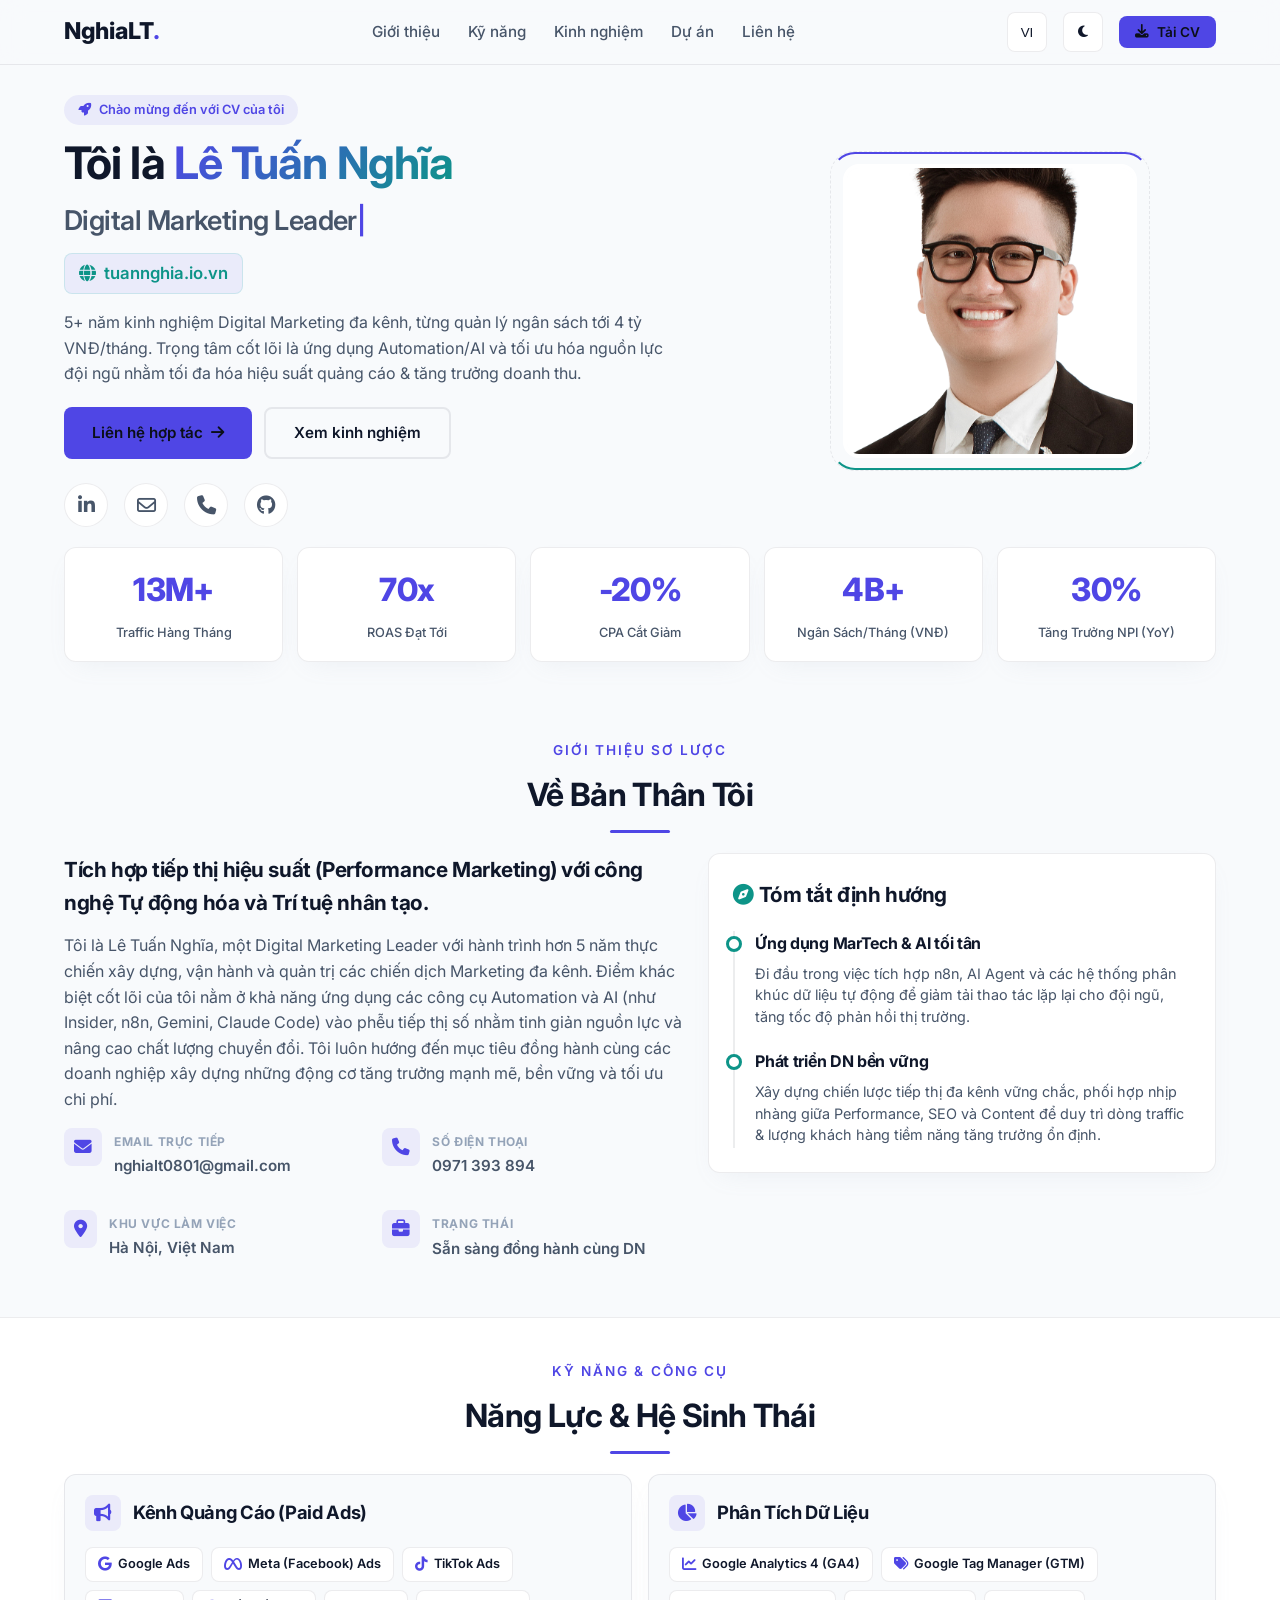
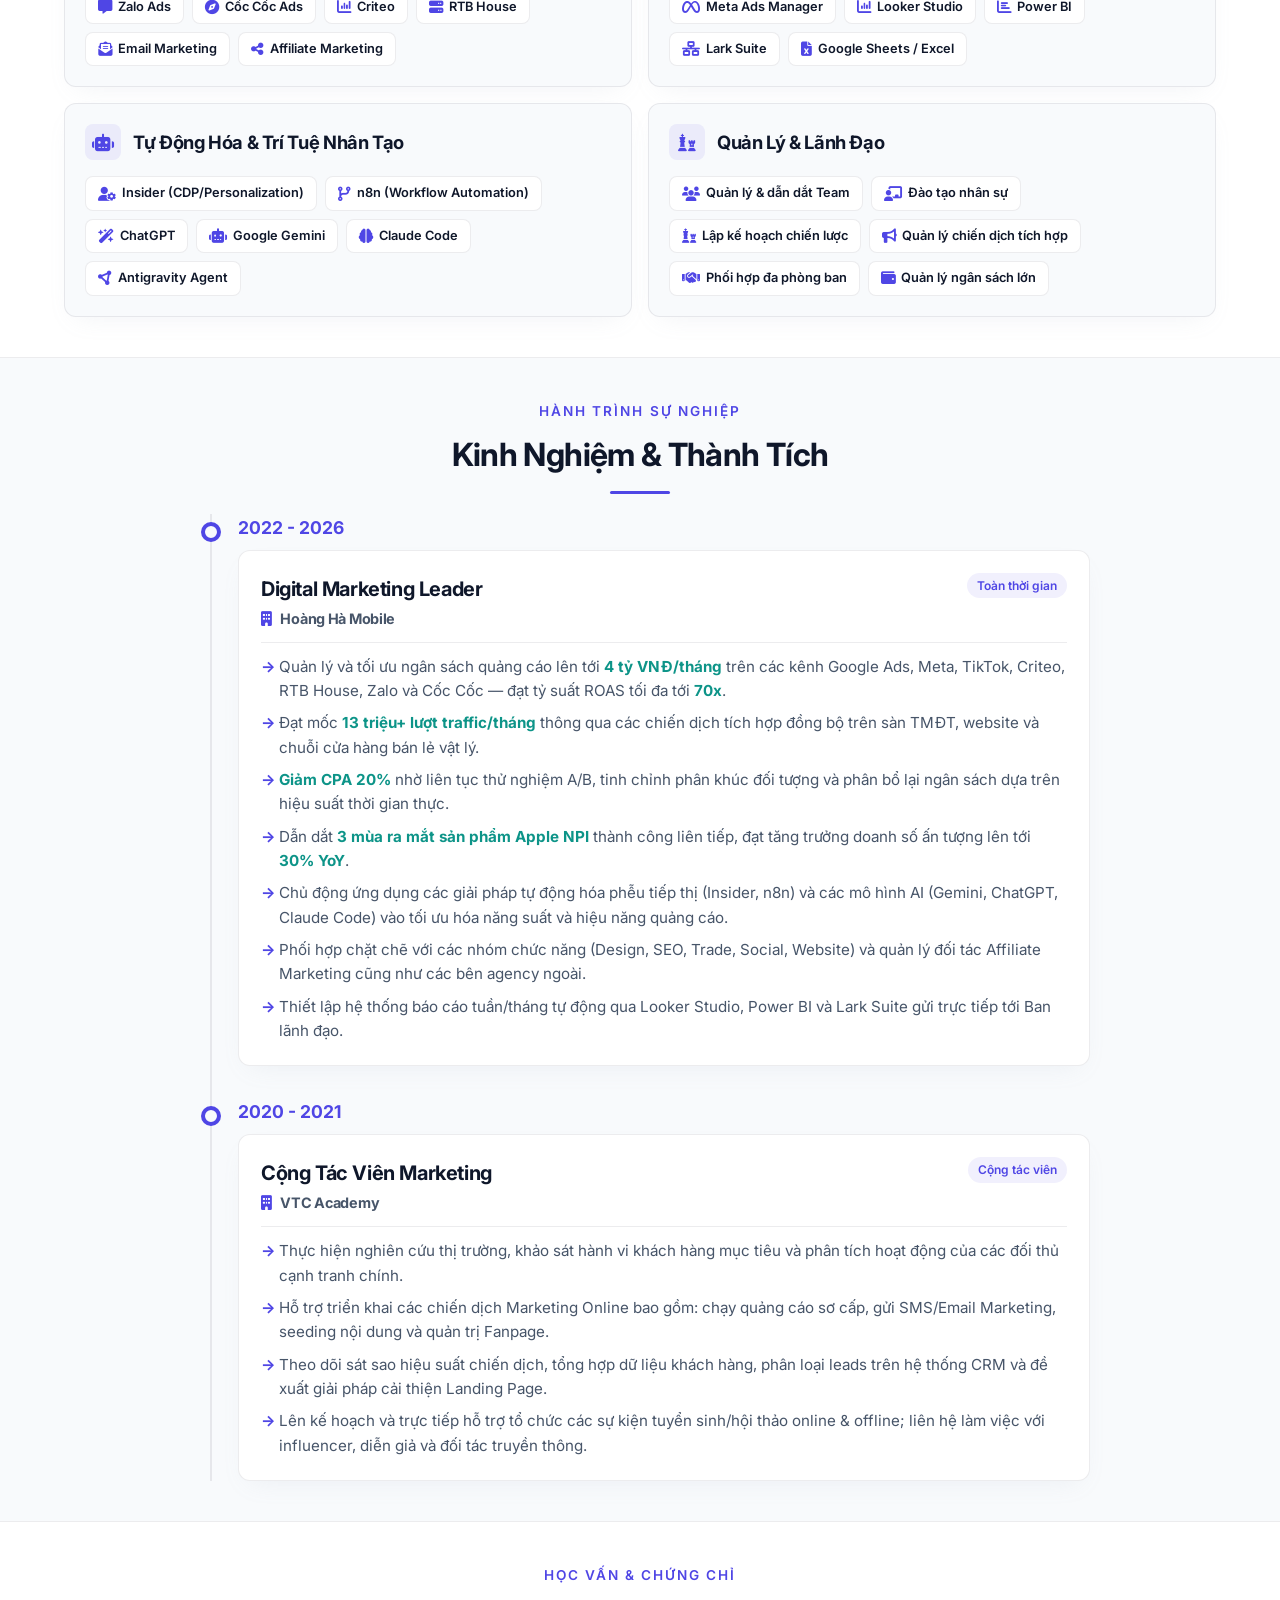
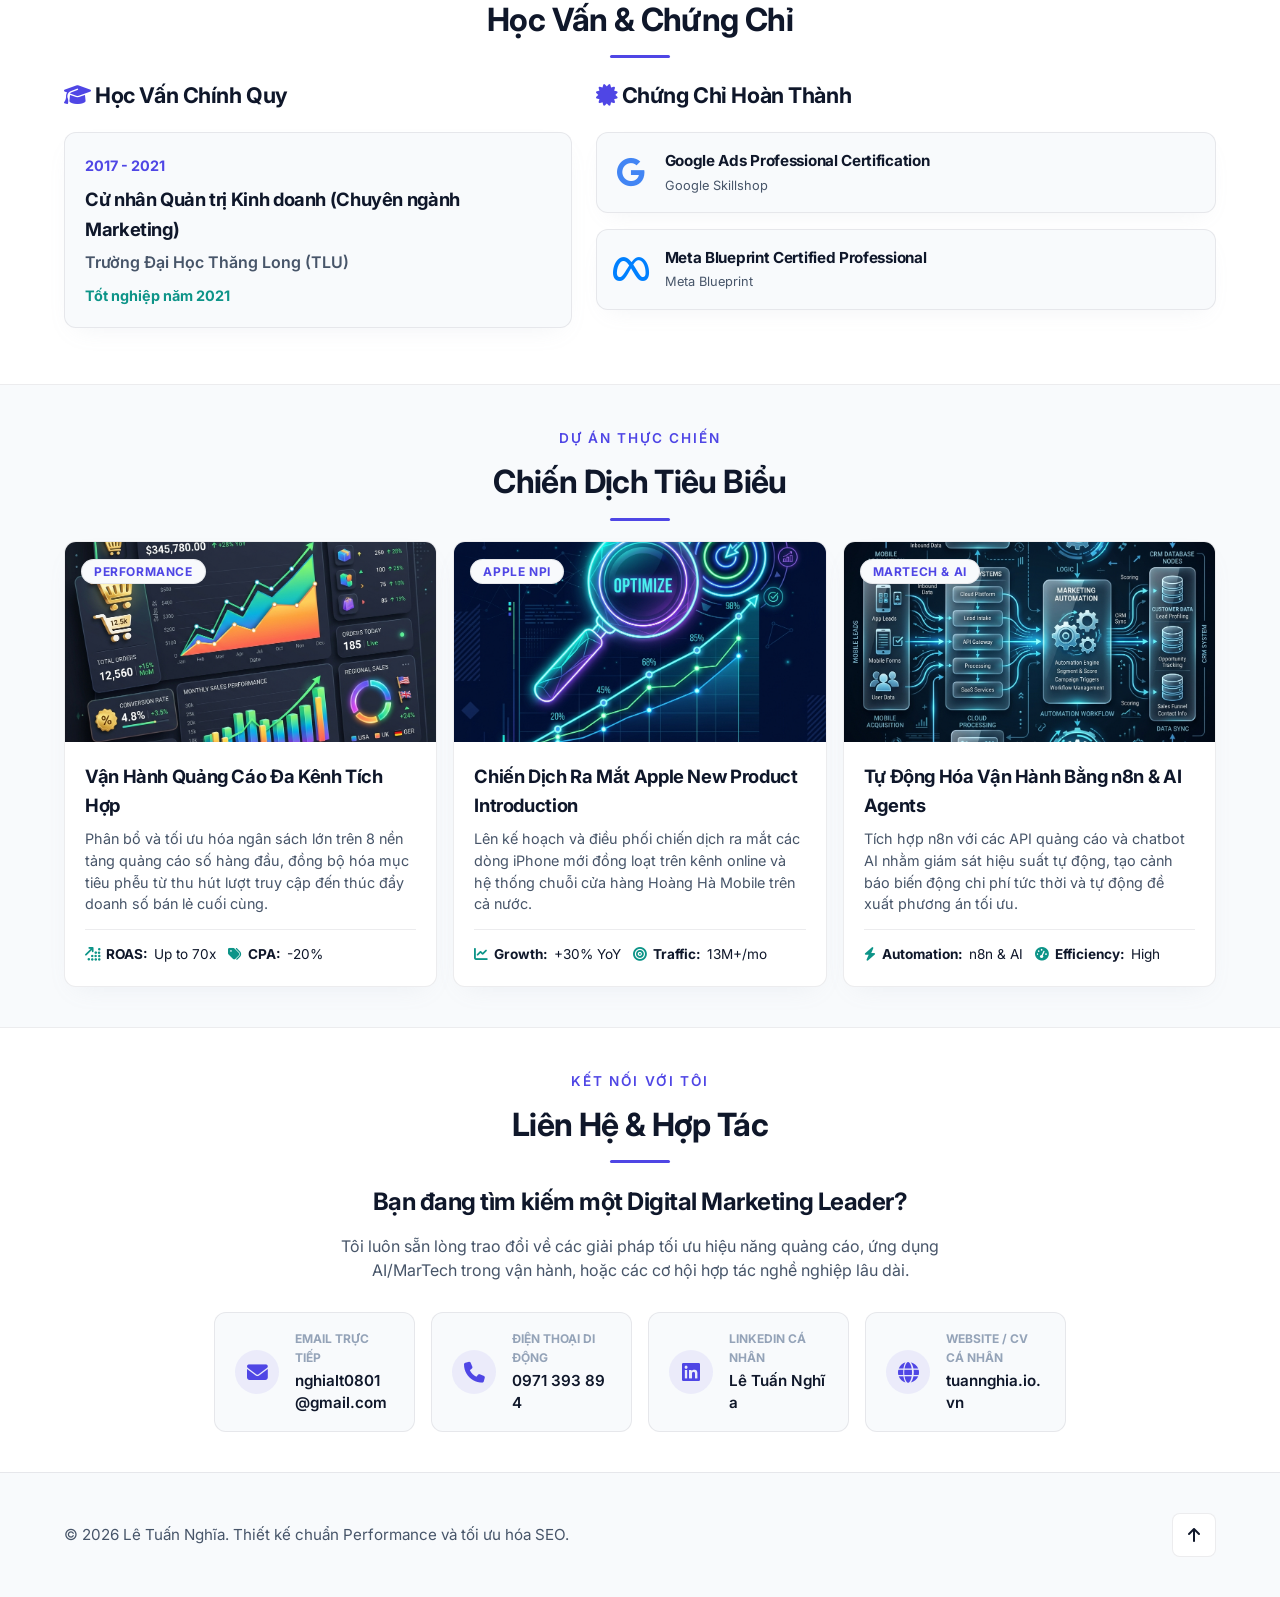
==== CV/index.html @ 0e5a1378 "Add files via upload" ====
<!DOCTYPE html>
<html lang="vi" data-theme="dark">
<head>
    <meta charset="UTF-8">
    <meta name="viewport" content="width=device-width, initial-scale=1.0">
    <title>Lê Tuấn Nghĩa | Digital Marketing Leader CV</title>
    <!-- Google Fonts -->
    <link rel="preconnect" href="https://fonts.googleapis.com">
    <link rel="preconnect" href="https://fonts.gstatic.com" crossorigin>
    <link href="https://fonts.googleapis.com/css2?family=Inter:wght@300;400;500;600;700;800&display=swap" rel="stylesheet">
    <!-- FontAwesome Icons -->
    <link rel="stylesheet" href="https://cdnjs.cloudflare.com/ajax/libs/font-awesome/6.4.0/css/all.min.css">
    <!-- Custom CSS -->
    <link rel="stylesheet" href="css/style.css">
</head>
<body>
    <!-- Navbar -->
    <header class="navbar">
        <div class="nav-container">
            <a href="#" class="logo">
                NghiaLT<span class="dot">.</span>
            </a>
            
            <nav class="nav-menu">
                <a href="#about" class="nav-link active" data-en="About" data-vi="Giới thiệu">Giới thiệu</a>
                <a href="#skills" class="nav-link" data-en="Skills" data-vi="Kỹ năng">Kỹ năng</a>
                <a href="#experience" class="nav-link" data-en="Experience" data-vi="Kinh nghiệm">Kinh nghiệm</a>
                <a href="#projects" class="nav-link" data-en="Projects" data-vi="Dự án">Dự án</a>
                <a href="#contact" class="nav-link" data-en="Contact" data-vi="Liên hệ">Liên hệ</a>
            </nav>

            <div class="nav-actions">
                <!-- Language Switcher -->
                <button id="lang-toggle" class="btn-icon" aria-label="Switch Language">
                    <span class="lang-text lang-vi">VI</span>
                    <span class="lang-text lang-en">EN</span>
                </button>
                
                <!-- Theme Toggle -->
                <button id="theme-toggle" class="btn-icon" aria-label="Toggle Theme">
                    <i class="fa-solid fa-moon moon-icon"></i>
                    <i class="fa-solid fa-sun sun-icon"></i>
                </button>

                <!-- CV Print/Download Button -->
                <button id="download-cv" class="btn btn-primary btn-sm">
                    <i class="fa-solid fa-download"></i>
                    <span class="lang-vi">Tải CV</span>
                    <span class="lang-en">Download CV</span>
                </button>

                <!-- Mobile Menu Button -->
                <button class="mobile-menu-btn" aria-label="Open Menu">
                    <i class="fa-solid fa-bars"></i>
                </button>
            </div>
        </div>
    </header>

    <!-- Mobile Nav Overlay -->
    <div class="mobile-nav">
        <a href="#about" class="mobile-link" data-en="About" data-vi="Giới thiệu">Giới thiệu</a>
        <a href="#skills" class="mobile-link" data-en="Skills" data-vi="Kỹ năng">Kỹ năng</a>
        <a href="#experience" class="mobile-link" data-en="Experience" data-vi="Kinh nghiệm">Kinh nghiệm</a>
        <a href="#projects" class="mobile-link" data-en="Projects" data-vi="Dự án">Dự án</a>
        <a href="#contact" class="mobile-link" data-en="Contact" data-vi="Liên hệ">Liên hệ</a>
    </div>

    <main class="main-content">
        <!-- Hero Section -->
        <section id="hero" class="hero-section">
            <div class="grid-container hero-grid">
                <div class="hero-info animate-left">
                    <span class="welcome-badge">
                        <i class="fa-solid fa-rocket"></i>
                        <span class="lang-vi">Chào mừng đến với CV của tôi</span>
                        <span class="lang-en">Welcome to my CV</span>
                    </span>
                    <h1 class="hero-title">
                        <span class="lang-vi">Tôi là </span><span class="lang-en">I am </span>
                        <span class="text-gradient">Lê Tuấn Nghĩa</span>
                    </h1>
                    <h2 class="hero-subtitle">
                        <span id="typing-text"></span><span class="cursor">|</span>
                        <span class="print-subtitle lang-vi">Digital Marketing Leader</span>
                        <span class="print-subtitle lang-en">Digital Marketing Leader</span>
                    </h2>
                    
                    <div class="hero-website-wrapper">
                        <a href="https://tuannghia.io.vn" target="_blank" class="hero-website-link">
                            <i class="fa-solid fa-globe"></i> <span>tuannghia.io.vn</span>
                        </a>
                    </div>
                    
                    <p class="hero-desc lang-vi">
                        5+ năm kinh nghiệm Digital Marketing đa kênh, từng quản lý ngân sách tới 4 tỷ VNĐ/tháng. Trọng tâm cốt lõi là ứng dụng Automation/AI và tối ưu hóa nguồn lực đội ngũ nhằm tối đa hóa hiệu suất quảng cáo & tăng trưởng doanh thu.
                    </p>
                    <p class="hero-desc lang-en">
                        5+ years of multichannel Digital Marketing experience, managing budgets up to 4B VND/month. Core focus on Automation/AI integration and team resource optimization to maximize performance and growth.
                    </p>

                    <div class="hero-cta">
                        <a href="#contact" class="btn btn-primary">
                            <span class="lang-vi">Liên hệ hợp tác</span>
                            <span class="lang-en">Let's Connect</span>
                            <i class="fa-solid fa-arrow-right"></i>
                        </a>
                        <a href="#experience" class="btn btn-secondary">
                            <span class="lang-vi">Xem kinh nghiệm</span>
                            <span class="lang-en">View Experience</span>
                        </a>
                    </div>

                    <div class="social-links">
                        <a href="https://www.linkedin.com/in/l%C3%AA-tu%E1%BA%A5n-ngh%C4%A9a-21012b215/" target="_blank" aria-label="LinkedIn"><i class="fa-brands fa-linkedin-in"></i></a>
                        <a href="mailto:nghialt0801@gmail.com?subject=Cooperation%20Request%20-%20Le%20Tuan%20Nghia%20Digital%20Marketing%20Leader&body=Hi%20Nghia,%0D%0A%0D%0AI%20visited%20your%20CV%20and%20would%20like%20to%20connect%20with%20you%20regarding%20a%20potential%20collaboration.%0D%0A%0D%0ABest%20regards," aria-label="Email"><i class="fa-regular fa-envelope"></i></a>
                        <a href="tel:0971393894" aria-label="Phone"><i class="fa-solid fa-phone"></i></a>
                        <a href="https://github.com" target="_blank" aria-label="Github"><i class="fa-brands fa-github"></i></a>
                    </div>
                </div>
                
                <div class="hero-visual animate-right">
                    <div class="avatar-wrapper">
                        <div class="avatar-ring"></div>
                        <!-- Profile Image -->
                        <img src="assets/profile.png" alt="Le Tuan Nghia Portrait" class="profile-img">
                    </div>
                </div>
            </div>

            <!-- Stats Counter Dashboard -->
            <div class="stats-container animate-bottom">
                <div class="stat-card">
                    <h3 class="stat-num">13M+</h3>
                    <p class="stat-label lang-vi">Traffic Hàng Tháng</p>
                    <p class="stat-label lang-en">Monthly Web Traffic</p>
                </div>
                <div class="stat-card">
                    <h3 class="stat-num">70x</h3>
                    <p class="stat-label lang-vi">ROAS Đạt Tới</p>
                    <p class="stat-label lang-en">Max ROAS Achieved</p>
                </div>
                <div class="stat-card">
                    <h3 class="stat-num">-20%</h3>
                    <p class="stat-label lang-vi">CPA Cắt Giảm</p>
                    <p class="stat-label lang-en">CPA Reduction</p>
                </div>
                <div class="stat-card">
                    <h3 class="stat-num">4B+</h3>
                    <p class="stat-label lang-vi">Ngân Sách/Tháng (VNĐ)</p>
                    <p class="stat-label lang-en">Monthly Budget Managed</p>
                </div>
                <div class="stat-card">
                    <h3 class="stat-num">30%</h3>
                    <p class="stat-label lang-vi">Tăng Trưởng NPI (YoY)</p>
                    <p class="stat-label lang-en">NPI YoY Growth</p>
                </div>
            </div>
        </section>

        <!-- About Section -->
        <section id="about" class="about-section scroll-reveal">
            <div class="section-header">
                <span class="section-subtitle" data-en="Introduction" data-vi="Giới thiệu sơ lược">Giới thiệu sơ lược</span>
                <h2 class="section-title">
                    <span class="lang-vi">Về Bản Thân tôi</span>
                    <span class="lang-en">About Me</span>
                </h2>
                <div class="divider"></div>
            </div>

            <div class="grid-container about-grid">
                <div class="about-content">
                    <h3 class="about-lead lang-vi">
                        Tích hợp tiếp thị hiệu suất (Performance Marketing) với công nghệ Tự động hóa và Trí tuệ nhân tạo.
                    </h3>
                    <h3 class="about-lead lang-en">
                        Integrating Performance Marketing with Automation and Artificial Intelligence.
                    </h3>
                    <p class="lang-vi">
                        Tôi là Lê Tuấn Nghĩa, một Digital Marketing Leader với hành trình hơn 5 năm thực chiến xây dựng, vận hành và quản trị các chiến dịch Marketing đa kênh. Điểm khác biệt cốt lõi của tôi nằm ở khả năng ứng dụng các công cụ Automation và AI (như Insider, n8n, Gemini, Claude Code) vào phễu tiếp thị số nhằm tinh giản nguồn lực và nâng cao chất lượng chuyển đổi. Tôi luôn hướng đến mục tiêu đồng hành cùng các doanh nghiệp xây dựng những động cơ tăng trưởng mạnh mẽ, bền vững và tối ưu chi phí.
                    </p>
                    <p class="lang-en">
                        I am Le Tuan Nghia, a Digital Marketing Leader with over 5 years of hands-on experience building, executing, and managing multi-channel campaigns. My core differentiator lies in applying Automation and AI solutions (such as Insider, n8n, Gemini, Claude Code) to digital marketing funnels to streamline resources and elevate conversion quality. I aim to partner with enterprises to develop robust, sustainable, and cost-efficient growth engines.
                    </p>
                    
                    <div class="info-grid">
                        <div class="info-item">
                            <i class="fa-solid fa-envelope info-icon"></i>
                            <div>
                                <span class="info-title lang-vi">Email trực tiếp</span>
                                <span class="info-title lang-en">Direct Email</span>
                                <p class="info-value">
                                    <a href="mailto:nghialt0801@gmail.com?subject=Cooperation%20Request%20-%20Le%20Tuan%20Nghia%20Digital%20Marketing%20Leader&body=Hi%20Nghia,%0D%0A%0D%0AI%20visited%20your%20CV%20and%20would%20like%20to%20connect%20with%20you%20regarding%20a%20potential%20collaboration.%0D%0A%0D%0ABest%20regards," title="Gửi email cho Lê Tuấn Nghĩa">nghialt0801@gmail.com</a>
                                </p>
                            </div>
                        </div>
                        <div class="info-item">
                            <i class="fa-solid fa-phone info-icon"></i>
                            <div>
                                <span class="info-title lang-vi">Số điện thoại</span>
                                <span class="info-title lang-en">Phone Number</span>
                                <p class="info-value">
                                    <a href="tel:0971393894" title="Gọi điện cho Lê Tuấn Nghĩa">0971 393 894</a>
                                </p>
                            </div>
                        </div>
                        <div class="info-item">
                            <i class="fa-solid fa-location-dot info-icon"></i>
                            <div>
                                <span class="info-title lang-vi">Khu vực làm việc</span>
                                <span class="info-title lang-en">Location</span>
                                <p class="info-value">Hà Nội, Việt Nam</p>
                            </div>
                        </div>
                        <div class="info-item">
                            <i class="fa-solid fa-briefcase info-icon"></i>
                            <div>
                                <span class="info-title lang-vi">Trạng thái</span>
                                <span class="info-title lang-en">Availability</span>
                                <p class="info-value lang-vi">Sẵn sàng đồng hành cùng DN</p>
                                <p class="info-value lang-en">Ready for Leader roles</p>
                            </div>
                        </div>
                    </div>
                </div>

                <div class="about-card">
                    <h3 class="card-heading lang-vi"><i class="fa-solid fa-compass"></i> Tóm tắt định hướng</h3>
                    <h3 class="card-heading lang-en"><i class="fa-solid fa-compass"></i> Career Focus</h3>
                    
                    <div class="timeline-small">
                        <div class="timeline-small-item">
                            <div class="timeline-small-marker"></div>
                            <div class="timeline-small-content">
                                <h4 class="lang-vi">Ứng dụng MarTech & AI tối tân</h4>
                                <h4 class="lang-en">Leveraging MarTech & AI</h4>
                                <p class="lang-vi">Đi đầu trong việc tích hợp n8n, AI Agent và các hệ thống phân khúc dữ liệu tự động để giảm tải thao tác lặp lại cho đội ngũ, tăng tốc độ phản hồi thị trường.</p>
                                <p class="lang-en">Leading the integration of n8n, AI agents, and automated data segmentation engines to reduce manual workload and accelerate market response times.</p>
                            </div>
                        </div>
                        <div class="timeline-small-item">
                            <div class="timeline-small-marker"></div>
                            <div class="timeline-small-content">
                                <h4 class="lang-vi">Phát triển DN bền vững</h4>
                                <h4 class="lang-en">Sustainable Growth</h4>
                                <p class="lang-vi">Xây dựng chiến lược tiếp thị đa kênh vững chắc, phối hợp nhịp nhàng giữa Performance, SEO và Content để duy trì dòng traffic & lượng khách hàng tiềm năng tăng trưởng ổn định.</p>
                                <p class="lang-en">Building sound multi-channel strategies, aligning Performance, SEO, and Content to sustain a steady stream of traffic and incoming qualified leads.</p>
                            </div>
                        </div>
                    </div>
                </div>
            </div>
        </section>

        <!-- Skills Section -->
        <section id="skills" class="skills-section scroll-reveal">
            <div class="section-header">
                <span class="section-subtitle" data-en="Competencies" data-vi="Kỹ năng & Công cụ">Kỹ năng & Công cụ</span>
                <h2 class="section-title">
                    <span class="lang-vi">Năng Lực & Hệ Sinh Thái</span>
                    <span class="lang-en">Skills & Toolkit</span>
                </h2>
                <div class="divider"></div>
            </div>

            <div class="grid-container skills-grid">
                <!-- Skill Category 1 -->
                <div class="skill-category-card">
                    <div class="category-header">
                        <div class="category-icon-wrapper"><i class="fa-solid fa-bullhorn"></i></div>
                        <div>
                            <h3 class="lang-vi">Kênh Quảng Cáo (Paid Ads)</h3>
                            <h3 class="lang-en">Paid Ad Channels</h3>
                        </div>
                    </div>
                    <div class="skill-badges-container">
                        <div class="skill-badge"><i class="fa-brands fa-google"></i> Google Ads</div>
                        <div class="skill-badge"><i class="fa-brands fa-meta"></i> Meta (Facebook) Ads</div>
                        <div class="skill-badge"><i class="fa-brands fa-tiktok"></i> TikTok Ads</div>
                        <div class="skill-badge"><i class="fa-solid fa-message"></i> Zalo Ads</div>
                        <div class="skill-badge"><i class="fa-solid fa-compass"></i> Cốc Cốc Ads</div>
                        <div class="skill-badge"><i class="fa-solid fa-chart-column"></i> Criteo</div>
                        <div class="skill-badge"><i class="fa-solid fa-server"></i> RTB House</div>
                        <div class="skill-badge"><i class="fa-solid fa-envelope-open-text"></i> Email Marketing</div>
                        <div class="skill-badge"><i class="fa-solid fa-share-nodes"></i> Affiliate Marketing</div>
                    </div>
                </div>

                <!-- Skill Category 2 -->
                <div class="skill-category-card">
                    <div class="category-header">
                        <div class="category-icon-wrapper"><i class="fa-solid fa-chart-pie"></i></div>
                        <div>
                            <h3 class="lang-vi">Phân Tích Dữ Liệu</h3>
                            <h3 class="lang-en">Data & Analytics</h3>
                        </div>
                    </div>
                    <div class="skill-badges-container">
                        <div class="skill-badge"><i class="fa-solid fa-chart-line"></i> Google Analytics 4 (GA4)</div>
                        <div class="skill-badge"><i class="fa-solid fa-tags"></i> Google Tag Manager (GTM)</div>
                        <div class="skill-badge"><i class="fa-brands fa-meta"></i> Meta Ads Manager</div>
                        <div class="skill-badge"><i class="fa-solid fa-chart-column"></i> Looker Studio</div>
                        <div class="skill-badge"><i class="fa-solid fa-chart-bar"></i> Power BI</div>
                        <div class="skill-badge"><i class="fa-solid fa-network-wired"></i> Lark Suite</div>
                        <div class="skill-badge"><i class="fa-solid fa-file-excel"></i> Google Sheets / Excel</div>
                    </div>
                </div>

                <!-- Skill Category 3 -->
                <div class="skill-category-card">
                    <div class="category-header">
                        <div class="category-icon-wrapper"><i class="fa-solid fa-robot"></i></div>
                        <div>
                            <h3 class="lang-vi">Tự Động Hóa & Trí Tuệ Nhân Tạo</h3>
                            <h3 class="lang-en">Automation & AI</h3>
                        </div>
                    </div>
                    <div class="skill-badges-container">
                        <div class="skill-badge"><i class="fa-solid fa-user-gear"></i> Insider (CDP/Personalization)</div>
                        <div class="skill-badge"><i class="fa-solid fa-code-branch"></i> n8n (Workflow Automation)</div>
                        <div class="skill-badge"><i class="fa-solid fa-wand-magic-sparkles"></i> ChatGPT</div>
                        <div class="skill-badge"><i class="fa-solid fa-robot"></i> Google Gemini</div>
                        <div class="skill-badge"><i class="fa-solid fa-brain"></i> Claude Code</div>
                        <div class="skill-badge"><i class="fa-solid fa-circle-nodes"></i> Antigravity Agent</div>
                    </div>
                </div>

                <!-- Skill Category 4 -->
                <div class="skill-category-card">
                    <div class="category-header">
                        <div class="category-icon-wrapper"><i class="fa-solid fa-chess"></i></div>
                        <div>
                            <h3 class="lang-vi">Quản Lý & Lãnh Đạo</h3>
                            <h3 class="lang-en">Management & Leadership</h3>
                        </div>
                    </div>
                    <div class="skill-badges-container">
                        <div class="skill-badge"><i class="fa-solid fa-users"></i> Quản lý & dẫn dắt Team</div>
                        <div class="skill-badge"><i class="fa-solid fa-chalkboard-user"></i> Đào tạo nhân sự</div>
                        <div class="skill-badge"><i class="fa-solid fa-chess"></i> Lập kế hoạch chiến lược</div>
                        <div class="skill-badge"><i class="fa-solid fa-bullhorn"></i> Quản lý chiến dịch tích hợp</div>
                        <div class="skill-badge"><i class="fa-solid fa-handshake"></i> Phối hợp đa phòng ban</div>
                        <div class="skill-badge"><i class="fa-solid fa-wallet"></i> Quản lý ngân sách lớn</div>
                    </div>
                </div>
            </div>
        </section>

        <!-- Experience Timeline Section -->
        <section id="experience" class="experience-section scroll-reveal">
            <div class="section-header">
                <span class="section-subtitle" data-en="Career Path" data-vi="Hành trình sự nghiệp">Hành trình sự nghiệp</span>
                <h2 class="section-title">
                    <span class="lang-vi">Kinh Nghiệm & Thành Tích</span>
                    <span class="lang-en">Experience & Achievements</span>
                </h2>
                <div class="divider"></div>
            </div>

            <div class="timeline">
                <!-- Job 1 -->
                <div class="timeline-item">
                    <div class="timeline-dot"></div>
                    <div class="timeline-date">2022 - 2026</div>
                    <div class="timeline-content">
                        <div class="job-header">
                            <div>
                                <h3 class="job-title lang-vi">Digital Marketing Leader</h3>
                                <h3 class="job-title lang-en">Digital Marketing Leader</h3>
                                <h4 class="job-company"><i class="fa-solid fa-building"></i> Hoàng Hà Mobile</h4>
                            </div>
                            <span class="job-badge lang-vi">Toàn thời gian</span>
                            <span class="job-badge lang-en">Full-time</span>
                        </div>
                        <ul class="job-details">
                            <li class="lang-vi">Quản lý và tối ưu ngân sách quảng cáo lên tới <strong>4 tỷ VNĐ/tháng</strong> trên các kênh Google Ads, Meta, TikTok, Criteo, RTB House, Zalo và Cốc Cốc — đạt tỷ suất ROAS tối đa tới <strong>70x</strong>.</li>
                            <li class="lang-en">Managed and optimized ad budgets up to <strong>4B VND/month</strong> across Google, Meta, TikTok, Criteo, RTB House, Zalo, and Coc Coc Ads — achieving peak ROAS up to <strong>70x</strong>.</li>
                            
                            <li class="lang-vi">Đạt mốc <strong>13 triệu+ lượt traffic/tháng</strong> thông qua các chiến dịch tích hợp đồng bộ trên sàn TMĐT, website và chuỗi cửa hàng bán lẻ vật lý.</li>
                            <li class="lang-en">Generated <strong>13M+ monthly traffic</strong> through integrated omni-channel campaigns across e-commerce, website, and retail stores.</li>
                            
                            <li class="lang-vi"><strong>Giảm CPA 20%</strong> nhờ liên tục thử nghiệm A/B, tinh chỉnh phân khúc đối tượng và phân bổ lại ngân sách dựa trên hiệu suất thời gian thực.</li>
                            <li class="lang-en"><strong>Reduced CPA by 20%</strong> through persistent A/B testing, audience refinement, and real-time performance budget re-allocation.</li>

                            <li class="lang-vi">Dẫn dắt <strong>3 mùa ra mắt sản phẩm Apple NPI</strong> thành công liên tiếp, đạt tăng trưởng doanh số ấn tượng lên tới <strong>30% YoY</strong>.</li>
                            <li class="lang-en">Led <strong>3 consecutive successful Apple NPI launches</strong>, securing revenue growth of up to <strong>30% YoY</strong>.</li>

                            <li class="lang-vi">Chủ động ứng dụng các giải pháp tự động hóa phễu tiếp thị (Insider, n8n) và các mô hình AI (Gemini, ChatGPT, Claude Code) vào tối ưu hóa năng suất và hiệu năng quảng cáo.</li>
                            <li class="lang-en">Pioneered marketing automation tools (Insider, n8n) and AI models (Gemini, ChatGPT, Claude Code) to streamline workflow and improve ad performance.</li>

                            <li class="lang-vi">Phối hợp chặt chẽ với các nhóm chức năng (Design, SEO, Trade, Social, Website) và quản lý đối tác Affiliate Marketing cũng như các bên agency ngoài.</li>
                            <li class="lang-en">Coordinated closely with multi-functional teams (Design, SEO, Trade, Social, Website) and oversaw Affiliate Marketing partners and external agencies.</li>

                            <li class="lang-vi">Thiết lập hệ thống báo cáo tuần/tháng tự động qua Looker Studio, Power BI và Lark Suite gửi trực tiếp tới Ban lãnh đạo.</li>
                            <li class="lang-en">Developed automated weekly/monthly dashboards using Looker Studio, Power BI, and Lark Suite to report directly to Board of Directors.</li>
                        </ul>
                    </div>
                </div>

                <!-- Job 2 -->
                <div class="timeline-item">
                    <div class="timeline-dot"></div>
                    <div class="timeline-date">2020 - 2021</div>
                    <div class="timeline-content">
                        <div class="job-header">
                            <div>
                                <h3 class="job-title lang-vi">Cộng Tác Viên Marketing</h3>
                                <h3 class="job-title lang-en">Marketing Collaborator</h3>
                                <h4 class="job-company"><i class="fa-solid fa-building"></i> VTC Academy</h4>
                            </div>
                            <span class="job-badge lang-vi">Cộng tác viên</span>
                            <span class="job-badge lang-en">Collaborator</span>
                        </div>
                        <ul class="job-details">
                            <li class="lang-vi">Thực hiện nghiên cứu thị trường, khảo sát hành vi khách hàng mục tiêu và phân tích hoạt động của các đối thủ cạnh tranh chính.</li>
                            <li class="lang-en">Conducted market research, target customer behavior surveys, and analyzed key competitor activities.</li>
                            
                            <li class="lang-vi">Hỗ trợ triển khai các chiến dịch Marketing Online bao gồm: chạy quảng cáo sơ cấp, gửi SMS/Email Marketing, seeding nội dung và quản trị Fanpage.</li>
                            <li class="lang-en">Assisted in executing online campaigns including: initial ad setup, SMS/Email marketing, community seeding, and fanpage management.</li>
                            
                            <li class="lang-vi">Theo dõi sát sao hiệu suất chiến dịch, tổng hợp dữ liệu khách hàng, phân loại leads trên hệ thống CRM và đề xuất giải pháp cải thiện Landing Page.</li>
                            <li class="lang-en">Tracked campaign metrics, compiled customer data, classified leads on CRM systems, and proposed landing page layout improvements.</li>

                            <li class="lang-vi">Lên kế hoạch và trực tiếp hỗ trợ tổ chức các sự kiện tuyển sinh/hội thảo online & offline; liên hệ làm việc với influencer, diễn giả và đối tác truyền thông.</li>
                            <li class="lang-en">Planned and supported online & offline admission events/webinars; coordinated with influencers, speakers, and external media partners.</li>
                        </ul>
                    </div>
                </div>
            </div>
        </section>

        <!-- Education & Certifications -->
        <section id="education" class="education-section scroll-reveal">
            <div class="section-header">
                <span class="section-subtitle" data-en="Credentials" data-vi="Học vấn & Chứng chỉ">Học vấn & Chứng chỉ</span>
                <h2 class="section-title">
                    <span class="lang-vi">Học Vấn & Chứng Chỉ</span>
                    <span class="lang-en">Education & Certifications</span>
                </h2>
                <div class="divider"></div>
            </div>

            <div class="grid-container education-grid">
                <!-- Academic -->
                <div class="education-block">
                    <h3 class="block-title lang-vi"><i class="fa-solid fa-graduation-cap"></i> Học Vấn Chính Quy</h3>
                    <h3 class="block-title lang-en"><i class="fa-solid fa-graduation-cap"></i> Academic Education</h3>
                    
                    <div class="edu-card">
                        <span class="edu-year">2017 - 2021</span>
                        <h4 class="edu-degree lang-vi">Cử nhân Quản trị Kinh doanh (Chuyên ngành Marketing)</h4>
                        <h4 class="edu-degree lang-en">Bachelor of Business Administration (Marketing Major)</h4>
                        <p class="edu-school">Trường Đại Học Thăng Long (TLU)</p>
                        <p class="edu-gpa">Tốt nghiệp năm 2021</p>
                    </div>
                </div>

                <!-- Certifications -->
                <div class="certifications-block">
                    <h3 class="block-title lang-vi"><i class="fa-solid fa-certificate"></i> Chứng Chỉ Hoàn Thành</h3>
                    <h3 class="block-title lang-en"><i class="fa-solid fa-certificate"></i> Professional Certificates</h3>
                    
                    <div class="cert-grid">
                        <div class="cert-card">
                            <i class="fa-brands fa-google cert-brand-icon google-color"></i>
                            <div>
                                <h4 class="cert-name">Google Ads Professional Certification</h4>
                                <p class="cert-org">Google Skillshop</p>
                            </div>
                        </div>

                        <div class="cert-card">
                            <i class="fa-brands fa-meta cert-brand-icon meta-color"></i>
                            <div>
                                <h4 class="cert-name">Meta Blueprint Certified Professional</h4>
                                <p class="cert-org">Meta Blueprint</p>
                            </div>
                        </div>
                    </div>
                </div>
            </div>
        </section>

        <!-- Projects Section -->
        <section id="projects" class="projects-section scroll-reveal">
            <div class="section-header">
                <span class="section-subtitle" data-en="Case Studies" data-vi="Dự án thực chiến">Dự án thực chiến</span>
                <h2 class="section-title">
                    <span class="lang-vi">Chiến Dịch Tiêu Biểu</span>
                    <span class="lang-en">Featured Campaigns</span>
                </h2>
                <div class="divider"></div>
            </div>

            <div class="grid-container projects-grid">
                <!-- Project 1 -->
                <div class="project-card">
                    <div class="project-img-wrapper">
                        <img src="assets/project1.png" alt="Campaign Dashboard Visual" class="project-img">
                        <div class="project-overlay">
                            <span class="project-tag">Performance</span>
                        </div>
                    </div>
                    <div class="project-content">
                        <h3 class="project-name lang-vi">Vận Hành Quảng Cáo Đa Kênh Tích Hợp</h3>
                        <h3 class="project-name lang-en">Multi-Channel Integrated Performance Campaigns</h3>
                        
                        <p class="project-desc lang-vi">
                            Phân bổ và tối ưu hóa ngân sách lớn trên 8 nền tảng quảng cáo số hàng đầu, đồng bộ hóa mục tiêu phễu từ thu hút lượt truy cập đến thúc đẩy doanh số bán lẻ cuối cùng.
                        </p>
                        <p class="project-desc lang-en">
                            Allocated and optimized high budgets across 8 major digital advertising channels, aligning full-funnel objectives from traffic generation to final retail sales.
                        </p>

                        <div class="project-metrics">
                            <span class="metric-item"><i class="fa-solid fa-arrow-up-right-dots"></i> <strong>ROAS:</strong> Up to 70x</span>
                            <span class="metric-item"><i class="fa-solid fa-tags"></i> <strong>CPA:</strong> -20%</span>
                        </div>
                    </div>
                </div>

                <!-- Project 2 -->
                <div class="project-card">
                    <div class="project-img-wrapper">
                        <img src="assets/project2.png" alt="SEO Traffic Analysis Visual" class="project-img">
                        <div class="project-overlay">
                            <span class="project-tag">Apple NPI</span>
                        </div>
                    </div>
                    <div class="project-content">
                        <h3 class="project-name lang-vi">Chiến Dịch Ra Mắt Apple New Product Introduction</h3>
                        <h3 class="project-name lang-en">Apple NPI Product Launch Campaigns</h3>
                        
                        <p class="project-desc lang-vi">
                            Lên kế hoạch và điều phối chiến dịch ra mắt các dòng iPhone mới đồng loạt trên kênh online và hệ thống chuỗi cửa hàng Hoàng Hà Mobile trên cả nước.
                        </p>
                        <p class="project-desc lang-en">
                            Planned and coordinated national launch campaigns for new iPhone models simultaneously across e-commerce channels and nationwide offline stores.
                        </p>

                        <div class="project-metrics">
                            <span class="metric-item"><i class="fa-solid fa-chart-line"></i> <strong>Growth:</strong> +30% YoY</span>
                            <span class="metric-item"><i class="fa-solid fa-bullseye"></i> <strong>Traffic:</strong> 13M+/mo</span>
                        </div>
                    </div>
                </div>

                <!-- Project 3 -->
                <div class="project-card">
                    <div class="project-img-wrapper">
                        <img src="assets/project3.png" alt="Automation integration diagram" class="project-img">
                        <div class="project-overlay">
                            <span class="project-tag">MarTech & AI</span>
                        </div>
                    </div>
                    <div class="project-content">
                        <h3 class="project-name lang-vi">Tự Động Hóa Vận Hành Bằng n8n & AI Agents</h3>
                        <h3 class="project-name lang-en">Workflow Automation with n8n & AI Tools</h3>
                        
                        <p class="project-desc lang-vi">
                            Tích hợp n8n với các API quảng cáo và chatbot AI nhằm giám sát hiệu suất tự động, tạo cảnh báo biến động chi phí tức thời và tự động đề xuất phương án tối ưu.
                        </p>
                        <p class="project-desc lang-en">
                            Integrated n8n with ad APIs and AI chatbots for automated performance monitoring, real-time cost fluctuation alerts, and automated optimization suggestions.
                        </p>

                        <div class="project-metrics">
                            <span class="metric-item"><i class="fa-solid fa-bolt"></i> <strong>Automation:</strong> n8n & AI</span>
                            <span class="metric-item"><i class="fa-solid fa-gauge-high"></i> <strong>Efficiency:</strong> High</span>
                        </div>
                    </div>
                </div>
            </div>
        </section>

        <!-- Contact Section -->
        <section id="contact" class="contact-section scroll-reveal">
            <div class="section-header">
                <span class="section-subtitle" data-en="Get in touch" data-vi="Kết nối với tôi">Kết nối với tôi</span>
                <h2 class="section-title">
                    <span class="lang-vi">Liên Hệ & Hợp Tác</span>
                    <span class="lang-en">Contact Me</span>
                </h2>
                <div class="divider"></div>
            </div>

            <div class="grid-container contact-container">
                <div class="contact-info-center">
                    <h3 class="lang-vi">Bạn đang tìm kiếm một Digital Marketing Leader?</h3>
                    <h3 class="lang-en">Looking for a Digital Marketing Leader?</h3>
                    <p class="lang-vi">Tôi luôn sẵn lòng trao đổi về các giải pháp tối ưu hiệu năng quảng cáo, ứng dụng AI/MarTech trong vận hành, hoặc các cơ hội hợp tác nghề nghiệp lâu dài.</p>
                    <p class="lang-en">I'm always open to discussing performance ad optimization, AI/MarTech workflows, or long-term career partnerships.</p>
                    
                    <div class="contact-methods-grid">
                        <a href="mailto:nghialt0801@gmail.com?subject=Cooperation%20Request%20-%20Le%20Tuan%20Nghia%20Digital%20Marketing%20Leader&body=Hi%20Nghia,%0D%0A%0D%0AI%20visited%20your%20CV%20and%20would%20like%20to%20connect%20with%20you%20regarding%20a%20potential%20collaboration.%0D%0A%0D%0ABest%20regards," class="method-card-link">
                            <div class="method-card">
                                <i class="fa-solid fa-envelope"></i>
                                <div>
                                    <span class="lang-vi">Email trực tiếp</span>
                                    <span class="lang-en">Direct Email</span>
                                    <p>nghialt0801@gmail.com</p>
                                </div>
                            </div>
                        </a>
                        <a href="tel:0971393894" class="method-card-link">
                            <div class="method-card">
                                <i class="fa-solid fa-phone"></i>
                                <div>
                                    <span class="lang-vi">Điện thoại di động</span>
                                    <span class="lang-en">Mobile Phone</span>
                                    <p>0971 393 894</p>
                                </div>
                            </div>
                        </a>
                        <a href="https://www.linkedin.com/in/l%C3%AA-tu%E1%BA%A5n-ngh%C4%A9a-21012b215/" target="_blank" class="method-card-link">
                            <div class="method-card">
                                <i class="fa-brands fa-linkedin"></i>
                                <div>
                                    <span class="lang-vi">LinkedIn cá nhân</span>
                                    <span class="lang-en">Professional LinkedIn</span>
                                    <p>Lê Tuấn Nghĩa</p>
                                </div>
                            </div>
                        </a>
                        <a href="https://tuannghia.io.vn" target="_blank" class="method-card-link">
                            <div class="method-card">
                                <i class="fa-solid fa-globe"></i>
                                <div>
                                    <span class="lang-vi">Website / CV cá nhân</span>
                                    <span class="lang-en">Personal Website / CV</span>
                                    <p>tuannghia.io.vn</p>
                                </div>
                            </div>
                        </a>
                    </div>
                </div>
            </div>
        </section>
    </main>

    <!-- Footer -->
    <footer class="footer">
        <div class="footer-container">
            <p class="lang-vi">&copy; 2026 Lê Tuấn Nghĩa. Thiết kế chuẩn Performance và tối ưu hóa SEO.</p>
            <p class="lang-en">&copy; 2026 Le Tuan Nghia. High-Performance & SEO-Optimized Design.</p>
            <a href="#" class="back-to-top" aria-label="Scroll to top"><i class="fa-solid fa-arrow-up"></i></a>
        </div>
    </footer>

    <!-- Custom JS -->
    <script src="js/main.js"></script>
</body>
</html>
---- CV/css/style.css ----
/* ==========================================================================
   DESIGN SYSTEM & VARIABLES
   ========================================================================== */
:root {
    /* Fonts */
    --font-heading: 'Inter', sans-serif;
    --font-body: 'Inter', sans-serif;

    /* Theme Variables - Default Dark Mode */
    --bg-primary: #0f172a;       /* Slate 900 */
    --bg-secondary: #1e293b;     /* Slate 800 Card Background */
    --bg-navbar: rgba(15, 23, 42, 0.85);
    --border-color: rgba(255, 255, 255, 0.08);
    
    --text-primary: #f8fafc;     /* Slate 50 */
    --text-secondary: #cbd5e1;   /* Slate 300 */
    --text-muted: #64748b;       /* Slate 500 */
    
    --primary: #6366f1;          /* Indigo 500 */
    --primary-hover: #4f46e5;    /* Indigo 600 */
    --primary-rgba: rgba(99, 102, 241, 0.15);
    
    --accent: #14b8a6;           /* Teal 500 */
    --accent-rgba: rgba(20, 184, 166, 0.15);
    
    --success: #10b981;          /* Green for conversions */
    --danger: #ef4444;
    
    --card-shadow: 0 10px 25px -12px rgba(0, 0, 0, 0.3);
    --glass-shadow: 0 8px 32px 0 rgba(0, 0, 0, 0.25);
    --transition: all 0.25s cubic-bezier(0.4, 0, 0.2, 1);
    
    --border-radius-sm: 8px;
    --border-radius-md: 12px;
    --border-radius-lg: 20px;
}

[data-theme="light"] {
    /* Light Mode Variables */
    --bg-primary: #f8fafc;       /* Slate 50 Background */
    --bg-secondary: #ffffff;     /* Pure White Card */
    --bg-navbar: rgba(248, 250, 252, 0.85);
    --border-color: rgba(15, 23, 42, 0.08);
    
    --text-primary: #0f172a;     /* Slate 900 */
    --text-secondary: #475569;   /* Slate 600 */
    --text-muted: #94a3b8;       /* Slate 400 */
    
    --primary: #4f46e5;          /* Indigo 600 */
    --primary-hover: #3730a3;    /* Indigo 800 */
    --primary-rgba: rgba(79, 70, 229, 0.08);
    
    --accent: #0d9488;           /* Teal 600 */
    --accent-rgba: rgba(13, 148, 136, 0.08);
    
    --card-shadow: 0 10px 25px -12px rgba(148, 163, 184, 0.15);
    --glass-shadow: 0 8px 32px 0 rgba(148, 163, 184, 0.1);
}

/* ==========================================================================
   RESET & BASE STYLES
   ========================================================================== */
* {
    box-sizing: border-box;
    margin: 0;
    padding: 0;
    scroll-behavior: smooth;
}

body {
    background-color: var(--bg-primary);
    color: var(--text-primary);
    font-family: var(--font-body);
    font-size: 1rem;
    line-height: 1.6;
    overflow-x: hidden;
    transition: background-color 0.4s ease, color 0.4s ease;
}

h1, h2, h3, h4, h5, h6 {
    font-family: var(--font-heading);
    font-weight: 700;
    letter-spacing: -0.02em;
}

a {
    color: inherit;
    text-decoration: none;
    transition: var(--transition);
}

li {
    list-style: none;
}

img {
    display: block;
    max-width: 100%;
    height: auto;
}

/* Scrollbar Customization */
::-webkit-scrollbar {
    width: 10px;
}
::-webkit-scrollbar-track {
    background: var(--bg-primary);
}
::-webkit-scrollbar-thumb {
    background: var(--border-color);
    border-radius: var(--border-radius-sm);
}
::-webkit-scrollbar-thumb:hover {
    background: var(--text-muted);
}

/* ==========================================================================
   LAYOUT UTILITIES
   ========================================================================== */
.grid-container {
    display: grid;
    max-width: 1200px;
    margin: 0 auto;
    padding: 0 24px;
}

.section-header {
    text-align: center;
    margin-bottom: 20px;
}

.section-title {
    font-size: 2rem;
    margin-top: 6px;
    text-transform: capitalize;
}

.section-subtitle {
    font-family: var(--font-heading);
    font-size: 0.85rem;
    font-weight: 600;
    text-transform: uppercase;
    letter-spacing: 0.15em;
    color: var(--primary);
}

.divider {
    width: 60px;
    height: 3px;
    background: var(--primary);
    margin: 10px auto 0;
    border-radius: 1.5px;
}

/* ==========================================================================
   BUTTONS
   ========================================================================== */
.btn {
    display: inline-flex;
    align-items: center;
    justify-content: center;
    gap: 8px;
    padding: 12px 28px;
    font-family: var(--font-heading);
    font-weight: 600;
    font-size: 0.95rem;
    border-radius: var(--border-radius-sm);
    cursor: pointer;
    transition: var(--transition);
    border: none;
}

.btn-primary {
    background-color: var(--primary);
    color: #0b0f19;
}
.btn-primary:hover {
    background-color: var(--primary-hover);
    transform: translateY(-2px);
    box-shadow: 0 10px 20px -10px var(--primary-rgba);
}

.btn-secondary {
    background-color: transparent;
    color: var(--text-primary);
    border: 2px solid var(--border-color);
}
.btn-secondary:hover {
    border-color: var(--primary);
    color: var(--primary);
    transform: translateY(-2px);
}

.btn-sm {
    padding: 8px 16px;
    font-size: 0.85rem;
}

.btn-icon {
    display: inline-flex;
    align-items: center;
    justify-content: center;
    width: 40px;
    height: 40px;
    border-radius: var(--border-radius-sm);
    background-color: var(--bg-secondary);
    border: 1px solid var(--border-color);
    color: var(--text-primary);
    cursor: pointer;
    transition: var(--transition);
}
.btn-icon:hover {
    border-color: var(--primary);
    color: var(--primary);
}

/* Text Gradient Effect */
.text-gradient {
    background: linear-gradient(135deg, var(--primary), var(--accent));
    -webkit-background-clip: text;
    -webkit-text-fill-color: transparent;
    background-clip: text;
}

/* ==========================================================================
   NAVBAR (Frosted Glass Effect)
   ========================================================================== */
.navbar {
    position: fixed;
    top: 0;
    left: 0;
    width: 100%;
    z-index: 1000;
    background-color: var(--bg-navbar);
    backdrop-filter: blur(12px);
    -webkit-backdrop-filter: blur(12px);
    border-bottom: 1px solid var(--border-color);
    transition: var(--transition);
}

.nav-container {
    max-width: 1200px;
    margin: 0 auto;
    padding: 12px 24px;
    display: flex;
    align-items: center;
    justify-content: space-between;
}

.logo {
    font-size: 1.45rem;
    font-weight: 800;
    color: var(--text-primary);
}
.logo .dot {
    color: var(--primary);
}

.nav-menu {
    display: flex;
    gap: 28px;
}

.nav-link {
    font-family: var(--font-heading);
    font-weight: 500;
    color: var(--text-secondary);
    position: relative;
    font-size: 0.95rem;
}
.nav-link:hover, .nav-link.active {
    color: var(--primary);
}
.nav-link::after {
    content: '';
    position: absolute;
    bottom: -6px;
    left: 0;
    width: 0;
    height: 2px;
    background-color: var(--primary);
    transition: var(--transition);
}
.nav-link:hover::after, .nav-link.active::after {
    width: 100%;
}

.nav-actions {
    display: flex;
    align-items: center;
    gap: 16px;
}

/* Language and Theme Switch Icons Display Control */
html[lang="vi"] .lang-vi, 
html[lang="en"] .lang-en {
    display: inline-block;
}
html[lang="vi"] .lang-en, 
html[lang="en"] .lang-vi {
    display: none;
}

[data-theme="dark"] .moon-icon {
    display: none;
}
[data-theme="dark"] .sun-icon {
    display: inline-block;
}
[data-theme="light"] .moon-icon {
    display: inline-block;
}
[data-theme="light"] .sun-icon {
    display: none;
}

.mobile-menu-btn {
    display: none;
    font-size: 1.5rem;
    background: none;
    border: none;
    color: var(--text-primary);
    cursor: pointer;
}

/* Mobile Nav Menu Drawer */
.mobile-nav {
    position: fixed;
    top: 80px;
    left: -100%;
    width: 100%;
    height: calc(100vh - 80px);
    background-color: var(--bg-primary);
    padding: 40px 24px;
    display: flex;
    flex-direction: column;
    gap: 24px;
    z-index: 999;
    transition: 0.4s ease;
    border-top: 1px solid var(--border-color);
}
.mobile-nav.open {
    left: 0;
}
.mobile-link {
    font-size: 1.5rem;
    font-family: var(--font-heading);
    font-weight: 600;
}

/* ==========================================================================
   HERO SECTION
   ========================================================================== */
.hero-section {
    padding: 95px 0 35px;
    position: relative;
    overflow: hidden;
}

.hero-grid {
    grid-template-columns: 1.2fr 0.8fr;
    gap: 24px;
    align-items: center;
}

.welcome-badge {
    display: inline-flex;
    align-items: center;
    gap: 8px;
    background-color: var(--primary-rgba);
    color: var(--primary);
    padding: 5px 14px;
    border-radius: 50px;
    font-size: 0.8rem;
    font-weight: 600;
    margin-bottom: 14px;
}

.hero-title {
    font-size: 2.8rem;
    line-height: 1.1;
    margin-bottom: 10px;
}

.hero-subtitle {
    font-size: 1.7rem;
    color: var(--text-secondary);
    margin-bottom: 16px;
    font-weight: 600;
    min-height: 40px; /* Prevent layout shifting */
}
.cursor {
    color: var(--primary);
    animation: blink 0.8s infinite;
}
.print-subtitle {
    display: none !important;
}

.hero-website-wrapper {
    margin-top: -5px;
    margin-bottom: 16px;
}
.hero-website-link {
    display: inline-flex;
    align-items: center;
    gap: 8px;
    color: var(--accent);
    font-weight: 600;
    font-size: 1.05rem;
    transition: var(--transition);
    padding: 6px 14px;
    border-radius: var(--border-radius-sm);
    background-color: var(--primary-rgba);
    border: 1px solid rgba(20, 184, 166, 0.15);
}
.hero-website-link:hover {
    color: var(--primary);
    border-color: var(--primary);
    transform: translateY(-2px);
    box-shadow: 0 4px 12px var(--primary-rgba);
}

.hero-desc {
    color: var(--text-secondary);
    font-size: 1rem;
    margin-bottom: 20px;
    max-width: 600px;
}

.hero-cta {
    display: flex;
    gap: 12px;
    margin-bottom: 24px;
}

.social-links {
    display: flex;
    gap: 16px;
}
.social-links a {
    display: flex;
    align-items: center;
    justify-content: center;
    width: 44px;
    height: 44px;
    border-radius: 50%;
    background-color: var(--bg-secondary);
    border: 1px solid var(--border-color);
    color: var(--text-secondary);
    font-size: 1.2rem;
}
.social-links a:hover {
    color: var(--primary);
    border-color: var(--primary);
    transform: translateY(-4px);
    box-shadow: 0 5px 15px var(--primary-rgba);
}

/* Profile Picture Design */
.hero-visual {
    display: flex;
    justify-content: center;
    position: relative;
}
.avatar-wrapper {
    position: relative;
    width: 320px;
    height: 320px;
    border-radius: 24px;
    padding: 12px;
    border: 1px dashed var(--border-color);
}
.avatar-ring {
    position: absolute;
    top: 0;
    left: 0;
    width: 100%;
    height: 100%;
    border-radius: 24px;
    border: 2px solid transparent;
    border-top-color: var(--primary);
    border-bottom-color: var(--accent);
    animation: borderPulse 4s ease-in-out infinite alternate;
}
.profile-img {
    width: 100%;
    height: 100%;
    border-radius: 16px;
    object-fit: cover;
    background-color: var(--bg-secondary);
    border: 4px solid var(--bg-secondary);
}

@keyframes borderPulse {
    0% {
        transform: scale(0.98);
        opacity: 0.8;
    }
    100% {
        transform: scale(1.02);
        opacity: 1;
        box-shadow: 0 0 20px var(--primary-rgba);
    }
}

/* Stats Board */
.stats-container {
    max-width: 1200px;
    margin: 20px auto 0;
    padding: 0 24px;
    display: grid;
    grid-template-columns: repeat(5, 1fr);
    gap: 14px;
}
.stat-card {
    background-color: var(--bg-secondary);
    border: 1px solid var(--border-color);
    padding: 16px;
    border-radius: var(--border-radius-md);
    text-align: center;
    box-shadow: var(--card-shadow);
    transition: var(--transition);
}
.stat-card:hover {
    transform: translateY(-3px);
    border-color: var(--primary-rgba);
    box-shadow: 0 10px 20px -10px var(--primary-rgba);
}
.stat-num {
    font-size: 2rem;
    font-weight: 800;
    color: var(--primary);
    margin-bottom: 4px;
}
.stat-label {
    color: var(--text-secondary);
    font-size: 0.8rem;
    font-weight: 500;
}

/* ==========================================================================
   ABOUT SECTION
   ========================================================================== */
.about-section {
    padding: 40px 0;
}
.about-grid {
    grid-template-columns: 1.1fr 0.9fr;
    gap: 24px;
    align-items: start;
}
.about-lead {
    font-size: 1.3rem;
    color: var(--text-primary);
    margin-bottom: 14px;
}
.about-content p {
    color: var(--text-secondary);
    margin-bottom: 16px;
}

.info-grid {
    display: grid;
    grid-template-columns: repeat(2, 1fr);
    gap: 16px;
}
.info-item {
    display: flex;
    gap: 12px;
    align-items: flex-start;
}
.info-icon {
    font-size: 1.1rem;
    color: var(--primary);
    background-color: var(--primary-rgba);
    padding: 10px;
    border-radius: var(--border-radius-sm);
}
.info-title {
    display: block;
    font-size: 0.75rem;
    text-transform: uppercase;
    color: var(--text-muted);
    font-weight: 700;
    letter-spacing: 0.05em;
}
.info-value {
    color: var(--text-primary);
    font-weight: 600;
    font-size: 0.95rem;
}
.info-value a {
    color: inherit;
    text-decoration: none;
    transition: var(--transition);
}
.info-value a:hover {
    color: var(--primary);
    text-decoration: underline;
}

/* About - Career Direction Card */
.about-card {
    background-color: var(--bg-secondary);
    border: 1px solid var(--border-color);
    padding: 24px;
    border-radius: var(--border-radius-md);
    box-shadow: var(--card-shadow);
}
.card-heading {
    font-size: 1.3rem;
    margin-bottom: 20px;
    display: flex;
    align-items: center;
    gap: 10px;
}
.card-heading i {
    color: var(--accent);
}

.timeline-small {
    position: relative;
    border-left: 2px solid var(--border-color);
    padding-left: 20px;
}
.timeline-small-item {
    position: relative;
    margin-bottom: 20px;
}
.timeline-small-item:last-child {
    margin-bottom: 0;
}
.timeline-small-marker {
    position: absolute;
    left: -29px;
    top: 5px;
    width: 16px;
    height: 16px;
    border-radius: 50%;
    background-color: var(--bg-secondary);
    border: 3px solid var(--accent);
}
.timeline-small-content h4 {
    font-size: 1rem;
    margin-bottom: 6px;
    color: var(--text-primary);
}
.timeline-small-content p {
    font-size: 0.9rem;
    color: var(--text-secondary);
    line-height: 1.5;
}

/* ==========================================================================
   SKILLS SECTION (Progress Bars)
   ========================================================================== */
.skills-section {
    padding: 40px 0;
    background-color: var(--bg-secondary);
    border-top: 1px solid var(--border-color);
    border-bottom: 1px solid var(--border-color);
}
.skills-grid {
    grid-template-columns: repeat(2, 1fr);
    gap: 16px;
}
.skill-category-card {
    background-color: var(--bg-primary);
    border: 1px solid var(--border-color);
    padding: 20px;
    border-radius: var(--border-radius-md);
    box-shadow: var(--card-shadow);
    transition: var(--transition);
}
.skill-category-card:hover {
    border-color: var(--primary-rgba);
}

.category-header {
    display: flex;
    align-items: center;
    gap: 12px;
    margin-bottom: 16px;
}
.category-icon-wrapper {
    display: flex;
    align-items: center;
    justify-content: center;
    width: 36px;
    height: 36px;
    border-radius: var(--border-radius-sm);
    background-color: var(--primary-rgba);
    color: var(--primary);
    font-size: 1.1rem;
}
.category-header h3 {
    font-size: 1.15rem;
}

.skill-badges-container {
    display: flex;
    flex-wrap: wrap;
    gap: 8px;
}
.skill-badge {
    display: inline-flex;
    align-items: center;
    gap: 6px;
    background-color: var(--bg-secondary);
    border: 1px solid var(--border-color);
    padding: 6px 12px;
    border-radius: var(--border-radius-sm);
    font-size: 0.8rem;
    font-weight: 600;
    transition: var(--transition);
}
.skill-badge i {
    color: var(--primary);
    font-size: 0.9rem;
    width: auto;
    text-align: left;
}
.skill-badge:hover {
    border-color: var(--primary);
    color: var(--primary);
    transform: translateY(-2px);
    box-shadow: 0 4px 10px var(--primary-rgba);
}

/* Brand Custom Colors for certs */
.meta-color { color: #0080ff; }
.google-color { color: #4285f4; }
.analytics-color { color: #f4b400; }
.hubspot-color { color: #ff7a59; }

/* ==========================================================================
   EXPERIENCE SECTION (Vertical Timeline)
   ========================================================================== */
.experience-section {
    padding: 40px 0;
}
.timeline {
    position: relative;
    max-width: 900px;
    margin: 0 auto;
    padding-left: 20px;
}
.timeline::before {
    content: '';
    position: absolute;
    left: 20px;
    top: 0;
    width: 2px;
    height: 100%;
    background-color: var(--border-color);
}
.timeline-item {
    position: relative;
    margin-bottom: 32px;
    padding-left: 28px;
}
.timeline-item:last-child {
    margin-bottom: 0;
}
.timeline-dot {
    position: absolute;
    left: -9px;
    top: 8px;
    width: 20px;
    height: 20px;
    border-radius: 50%;
    background-color: var(--bg-primary);
    border: 4px solid var(--primary);
    z-index: 2;
    transition: var(--transition);
}
.timeline-item:hover .timeline-dot {
    background-color: var(--primary);
    box-shadow: 0 0 12px var(--primary);
    transform: scale(1.2);
}

.timeline-date {
    font-family: var(--font-heading);
    font-weight: 700;
    color: var(--primary);
    margin-bottom: 8px;
    font-size: 1.1rem;
}
.timeline-content {
    background-color: var(--bg-secondary);
    border: 1px solid var(--border-color);
    padding: 22px;
    border-radius: var(--border-radius-md);
    box-shadow: var(--card-shadow);
    transition: var(--transition);
}
.timeline-content:hover {
    transform: translateY(-3px);
    border-color: var(--primary-rgba);
}

.job-header {
    display: flex;
    justify-content: space-between;
    align-items: flex-start;
    flex-wrap: wrap;
    gap: 12px;
    margin-bottom: 12px;
    padding-bottom: 12px;
    border-bottom: 1px solid var(--border-color);
}
.job-title {
    font-size: 1.25rem;
    color: var(--text-primary);
}
.job-company {
    color: var(--text-secondary);
    font-size: 0.9rem;
    margin-top: 2px;
}
.job-company i {
    color: var(--primary);
    margin-right: 6px;
}
.job-badge {
    background-color: var(--primary-rgba);
    color: var(--primary);
    font-size: 0.75rem;
    font-weight: 600;
    padding: 3px 10px;
    border-radius: 50px;
}

.job-details {
    display: flex;
    flex-direction: column;
    gap: 8px;
    color: var(--text-secondary);
    font-size: 0.95rem;
}
.job-details > li {
    position: relative;
    padding-left: 18px;
}
.job-details > li::before {
    content: '→';
    position: absolute;
    left: 0;
    top: 0;
    color: var(--primary);
    font-weight: 700;
}
.job-details ul {
    margin-top: 6px;
    display: flex;
    flex-direction: column;
    gap: 6px;
    padding-left: 18px;
}
.job-details ul li {
    list-style-type: disc;
}
.job-details strong {
    color: var(--accent);
}

/* ==========================================================================
   EDUCATION & CERTIFICATIONS
   ========================================================================== */
.education-section {
    padding: 40px 0;
    background-color: var(--bg-secondary);
    border-top: 1px solid var(--border-color);
    border-bottom: 1px solid var(--border-color);
}
.education-grid {
    grid-template-columns: 0.9fr 1.1fr;
    gap: 24px;
    align-items: start;
}
.block-title {
    font-size: 1.35rem;
    margin-bottom: 20px;
    display: flex;
    align-items: center;
    gap: 10px;
}
.block-title i {
    color: var(--primary);
}

.edu-card {
    background-color: var(--bg-primary);
    border: 1px solid var(--border-color);
    padding: 20px;
    border-radius: var(--border-radius-md);
    margin-bottom: 16px;
    box-shadow: var(--card-shadow);
    transition: var(--transition);
}
.edu-card:hover {
    border-color: var(--primary-rgba);
}
.edu-year {
    display: inline-block;
    color: var(--primary);
    font-weight: 700;
    font-size: 0.9rem;
    margin-bottom: 8px;
}
.edu-degree {
    font-size: 1.15rem;
    margin-bottom: 6px;
}
.edu-school {
    color: var(--text-secondary);
    font-weight: 600;
    margin-bottom: 8px;
}
.edu-gpa {
    color: var(--accent);
    font-size: 0.9rem;
    font-weight: 700;
}

.cert-grid {
    display: grid;
    grid-template-columns: repeat(1, 1fr);
    gap: 16px;
}
.cert-card {
    display: flex;
    align-items: center;
    gap: 16px;
    background-color: var(--bg-primary);
    border: 1px solid var(--border-color);
    padding: 16px;
    border-radius: var(--border-radius-md);
    box-shadow: var(--card-shadow);
    transition: var(--transition);
}
.cert-card:hover {
    transform: translateX(4px);
    border-color: var(--primary-rgba);
}
.cert-brand-icon {
    font-size: 1.8rem;
    width: 36px;
    text-align: center;
}
.cert-name {
    font-size: 0.95rem;
    font-weight: 700;
}
.cert-org {
    color: var(--text-secondary);
    font-size: 0.8rem;
    margin-top: 2px;
}

/* ==========================================================================
   PROJECTS SECTION
   ========================================================================== */
.projects-section {
    padding: 40px 0;
}
.projects-grid {
    grid-template-columns: repeat(3, 1fr);
    gap: 16px;
}
.project-card {
    background-color: var(--bg-secondary);
    border: 1px solid var(--border-color);
    border-radius: var(--border-radius-md);
    overflow: hidden;
    box-shadow: var(--card-shadow);
    transition: var(--transition);
}
.project-card:hover {
    transform: translateY(-4px);
    border-color: var(--primary-rgba);
    box-shadow: 0 10px 20px -10px var(--primary-rgba);
}

.project-img-wrapper {
    position: relative;
    height: 200px;
    overflow: hidden;
}
.project-img {
    width: 100%;
    height: 100%;
    object-fit: cover;
    transition: transform 0.6s ease;
}
.project-card:hover .project-img {
    transform: scale(1.1);
}
.project-overlay {
    position: absolute;
    top: 16px;
    left: 16px;
}
.project-tag {
    background-color: var(--bg-primary);
    color: var(--primary);
    font-weight: 700;
    font-size: 0.75rem;
    text-transform: uppercase;
    letter-spacing: 0.05em;
    padding: 4px 12px;
    border-radius: 50px;
    border: 1px solid var(--border-color);
}

.project-content {
    padding: 20px;
}
.project-name {
    font-size: 1.15rem;
    margin-bottom: 8px;
}
.project-desc {
    color: var(--text-secondary);
    font-size: 0.9rem;
    margin-bottom: 14px;
    line-height: 1.5;
}
.project-metrics {
    display: flex;
    gap: 12px;
    border-top: 1px solid var(--border-color);
    padding-top: 14px;
}
.metric-item {
    font-size: 0.85rem;
    color: var(--text-primary);
    display: flex;
    align-items: center;
    gap: 6px;
}
.metric-item i {
    color: var(--accent);
}

/* ==========================================================================
   CONTACT SECTION
   ========================================================================== */
.contact-section {
    padding: 40px 0;
    background-color: var(--bg-secondary);
    border-top: 1px solid var(--border-color);
}
.contact-container {
    max-width: 900px;
    margin: 0 auto;
    padding: 0 24px;
}
.contact-info-center {
    display: flex;
    flex-direction: column;
    align-items: center;
    text-align: center;
    width: 100%;
}
.contact-info-center h3 {
    font-size: 1.5rem;
    margin-bottom: 12px;
}
.contact-info-center p {
    color: var(--text-secondary);
    max-width: 600px;
    margin-bottom: 30px;
    line-height: 1.5;
}
.contact-methods-grid {
    display: grid;
    grid-template-columns: repeat(4, 1fr);
    gap: 16px;
    width: 100%;
}
.method-card-link {
    display: block;
    width: 100%;
    text-align: left;
}
.method-card {
    display: flex;
    align-items: center;
    gap: 16px;
    background-color: var(--bg-primary);
    border: 1px solid var(--border-color);
    padding: 16px 20px;
    border-radius: var(--border-radius-md);
    transition: var(--transition);
    height: 100%;
}
.method-card-link:hover .method-card {
    border-color: var(--primary);
    transform: translateY(-4px);
    box-shadow: 0 10px 20px -10px var(--primary-rgba);
}
.method-card i {
    font-size: 1.3rem;
    color: var(--primary);
    background-color: var(--primary-rgba);
    width: 44px;
    height: 44px;
    border-radius: 50%;
    display: flex;
    align-items: center;
    justify-content: center;
    flex-shrink: 0;
}
.method-card span {
    font-size: 0.75rem;
    text-transform: uppercase;
    color: var(--text-muted);
    font-weight: 700;
    display: block;
    margin-bottom: 2px;
}
.method-card p {
    font-size: 0.95rem;
    font-weight: 600;
    margin-bottom: 0;
    color: var(--text-primary);
    word-break: break-all;
}

/* Contact Form Styling */
.contact-form-block {
    background-color: var(--bg-primary);
    border: 1px solid var(--border-color);
    padding: 40px;
    border-radius: var(--border-radius-md);
    box-shadow: var(--card-shadow);
}
.form-group-row {
    display: grid;
    grid-template-columns: repeat(2, 1fr);
    gap: 20px;
    margin-bottom: 20px;
}
.form-group {
    display: flex;
    flex-direction: column;
    gap: 8px;
    margin-bottom: 20px;
}
.form-group label {
    font-family: var(--font-heading);
    font-size: 0.9rem;
    font-weight: 600;
    color: var(--text-secondary);
}
.form-group input, .form-group textarea {
    background-color: var(--bg-secondary);
    border: 1px solid var(--border-color);
    padding: 12px 16px;
    color: var(--text-primary);
    font-family: var(--font-body);
    font-size: 0.95rem;
    border-radius: var(--border-radius-sm);
    transition: var(--transition);
}
.form-group input:focus, .form-group textarea:focus {
    outline: none;
    border-color: var(--primary);
    box-shadow: 0 0 0 3px var(--primary-rgba);
}
.btn-block {
    width: 100%;
}

.form-alert {
    padding: 16px;
    border-radius: var(--border-radius-sm);
    margin-top: 20px;
    font-size: 0.95rem;
    font-weight: 600;
    text-align: center;
}
.form-alert.success {
    background-color: rgba(16, 185, 129, 0.15);
    color: var(--success);
    border: 1px solid var(--success);
}
.form-alert.error {
    background-color: rgba(239, 68, 68, 0.15);
    color: var(--danger);
    border: 1px solid var(--danger);
}
.hidden {
    display: none;
}

/* ==========================================================================
   FOOTER
   ========================================================================== */
.footer {
    border-top: 1px solid var(--border-color);
    background-color: var(--bg-primary);
    padding: 40px 0;
}
.footer-container {
    max-width: 1200px;
    margin: 0 auto;
    padding: 0 24px;
    display: flex;
    justify-content: space-between;
    align-items: center;
}
.footer p {
    color: var(--text-secondary);
    font-size: 0.95rem;
}
.back-to-top {
    display: flex;
    align-items: center;
    justify-content: center;
    width: 44px;
    height: 44px;
    background-color: var(--bg-secondary);
    border: 1px solid var(--border-color);
    border-radius: var(--border-radius-sm);
    color: var(--text-primary);
}
.back-to-top:hover {
    color: var(--primary);
    border-color: var(--primary);
    transform: translateY(-3px);
}

/* ==========================================================================
   KEYFRAME ANIMATIONS & TRANSITIONS
   ========================================================================== */
@keyframes blink {
    50% { opacity: 0; }
}
@keyframes rotate {
    100% { transform: rotate(360deg); }
}

/* Scroll reveal initial states */
.scroll-reveal {
    opacity: 0;
    transform: translateY(30px);
    transition: opacity 0.8s ease, transform 0.8s ease;
}
.scroll-reveal.active {
    opacity: 1;
    transform: translateY(0);
}

/* Hero animations on load */
.animate-left {
    opacity: 0;
    transform: translateX(-50px);
    animation: slideIn 0.8s forwards 0.2s;
}
.animate-right {
    opacity: 0;
    transform: translateX(50px);
    animation: slideIn 0.8s forwards 0.2s;
}
.animate-bottom {
    opacity: 0;
    transform: translateY(50px);
    animation: slideIn 0.8s forwards 0.4s;
}

@keyframes slideIn {
    to {
        opacity: 1;
        transform: translate(0);
    }
}

/* ==========================================================================
   RESPONSIVE DESIGN BREAKPOINTS
   ========================================================================== */
@media (max-width: 1024px) {
    .hero-grid, .about-grid, .education-grid, .contact-grid {
        grid-template-columns: 1fr;
        gap: 40px;
    }
    .hero-visual {
        order: -1;
    }
    .stats-container {
        grid-template-columns: repeat(2, 1fr);
    }
    .projects-grid {
        grid-template-columns: repeat(2, 1fr);
    }
    .contact-methods-grid {
        grid-template-columns: repeat(2, 1fr);
    }
}

@media (max-width: 768px) {
    .nav-container {
        padding: 8px 16px;
    }
    .mobile-nav {
        top: 54px;
        height: calc(100vh - 54px);
    }
    .nav-menu {
        display: none;
    }
    .mobile-menu-btn {
        display: block;
    }
    .hero-title {
        font-size: 2.2rem;
    }
    .hero-subtitle {
        font-size: 1.4rem;
    }
    .section-title {
        font-size: 1.7rem;
    }
    .stats-container {
        grid-template-columns: repeat(2, 1fr);
    }
    .skills-grid {
        grid-template-columns: 1fr;
    }
    .projects-grid {
        grid-template-columns: 1fr;
    }
    .info-grid {
        grid-template-columns: 1fr;
    }
    .contact-methods-grid {
        grid-template-columns: 1fr;
        gap: 12px;
    }
    .footer-container {
        flex-direction: column;
        gap: 20px;
        text-align: center;
    }
}

@media (max-width: 480px) {
    .avatar-wrapper {
        width: 270px;
        height: 270px;
        padding: 8px;
    }
    .profile-img {
        border-radius: 12px;
    }
    .hero-title {
        font-size: 1.8rem;
    }
    .hero-subtitle {
        font-size: 1.15rem;
    }
    .section-title {
        font-size: 1.5rem;
    }
    .stats-container {
        grid-template-columns: 1fr;
        padding: 16px;
        gap: 12px;
    }
    .stat-card {
        padding: 12px;
    }
    .nav-actions {
        gap: 8px;
    }
    #download-cv span {
        display: none !important;
    }
    #download-cv {
        padding: 8px 10px;
    }
}

/* ==========================================================================
   PRINT STYLES: OPTIMIZED FOR A4 PDF EXPORT
   ========================================================================== */
@media print {
    :root {
        --primary: #4f46e5 !important;
        --accent: #0d9488 !important;
        --primary-rgba: rgba(79, 70, 229, 0.08) !important;
    }

    /* Force exact colors in printing (backgrounds, text gradients, borders) */
    *, *::before, *::after {
        -webkit-print-color-adjust: exact !important;
        print-color-adjust: exact !important;
    }

    /* Hide non-resume interactive elements & redundant hero description in print */
    .navbar, 
    .nav-actions,
    .mobile-nav, 
    .welcome-badge, 
    .hero-cta,
    .social-links, 
    .avatar-ring, 
    .back-to-top, 
    .contact-form-block,
    .footer, 
    .divider,
    .section-subtitle,
    .hero-desc {
        display: none !important;
    }

    /* Reset scroll-reveal and other animations for print */
    .scroll-reveal,
    .animate-left,
    .animate-right,
    .animate-bottom {
        opacity: 1 !important;
        transform: none !important;
        transition: none !important;
        animation: none !important;
    }

    /* Reset global page styles for white paper */
    body {
        background-color: #ffffff !important;
        color: #0b0f19 !important;
        font-size: 9.5pt !important;
        line-height: 1.4 !important;
    }

    /* Set A4 margins */
    @page {
        size: A4;
        margin: 1.2cm 1.5cm;
    }

    .main-content {
        margin: 0 !important;
        padding: 0 !important;
    }

    /* Print layout grid adjustment */
    section {
        padding: 0 !important;
        margin-bottom: 22px !important;
        background-color: transparent !important;
        border: none !important;
    }

    /* Prevent breaking cards across page boundaries */
    .edu-card,
    .cert-card,
    .skill-category-card,
    .method-card {
        page-break-inside: avoid !important;
        break-inside: avoid !important;
    }

    /* Hero Print Styling: Side-by-side flex layout to prevent text squishing */
    .hero-section {
        padding: 0 !important;
        margin-bottom: 25px !important;
        border-bottom: 2px solid var(--primary) !important;
        padding-bottom: 15px !important;
    }
    .hero-grid {
        display: flex !important;
        flex-direction: row !important;
        justify-content: space-between !important;
        align-items: flex-start !important;
        gap: 24px !important;
    }
    .hero-info {
        flex: 1 !important;
        order: 1 !important;
    }
    .hero-visual {
        flex-shrink: 0 !important;
        order: 2 !important;
    }
    .hero-title {
        font-size: 22pt !important;
        margin-bottom: 4px !important;
        color: var(--primary) !important;
    }
    .hero-title span.text-gradient {
        background: none !important;
        -webkit-text-fill-color: var(--primary) !important;
        color: var(--primary) !important;
        font-weight: 800 !important;
    }
    .hero-subtitle {
        font-size: 13pt !important;
        margin-bottom: 8px !important;
        color: var(--accent) !important;
        min-height: auto !important;
    }
    #typing-text, .cursor {
        display: none !important;
    }
    .print-subtitle {
        display: none !important;
    }
    html[lang="vi"] .print-subtitle.lang-vi {
        display: inline !important;
    }
    html[lang="en"] .print-subtitle.lang-en {
        display: inline !important;
    }
    .hero-website-wrapper {
        margin-top: 4px !important;
        margin-bottom: 0 !important;
    }
    .hero-website-link {
        display: inline-flex !important;
        align-items: center !important;
        gap: 5px !important;
        color: var(--primary) !important;
        font-size: 10.5pt !important;
        font-weight: 700 !important;
        text-decoration: none !important;
        background: none !important;
        border: none !important;
        padding: 0 !important;
    }
    .hero-website-link i {
        color: var(--accent) !important;
        font-size: 10pt !important;
    }
    .hero-desc {
        font-size: 9.5pt !important;
        margin-bottom: 0 !important;
        color: #334155 !important;
    }
    .avatar-wrapper {
        width: 100px !important;
        height: 100px !important;
        padding: 0 !important;
        border: none !important;
        margin-left: auto;
        border-radius: 6px !important;
    }
    .profile-img {
        width: 100px !important;
        height: 100px !important;
        border: 2px solid var(--primary) !important;
        border-radius: 6px !important;
    }

    /* Hide Stats counter in print */
    .stats-container {
        display: none !important;
    }

    /* Print Section Title styling */
    .section-header {
        text-align: left !important;
        margin-bottom: 10px !important;
    }
    .section-title {
        font-size: 13pt !important;
        text-transform: uppercase !important;
        border-bottom: 2px solid var(--primary) !important;
        padding-bottom: 4px !important;
        margin-top: 0 !important;
        color: var(--primary) !important;
    }

    /* About section print */
    .about-grid {
        display: block !important;
    }
    .about-lead {
        display: none;
    }
    .about-content p {
        margin-bottom: 12px !important;
    }
    .info-grid {
        display: grid !important;
        grid-template-columns: repeat(3, 1fr) !important;
        gap: 10px !important;
    }
    .info-icon {
        display: none !important;
    }
    .info-title {
        font-size: 7.5pt !important;
    }
    .info-value {
        font-size: 9pt !important;
    }
    .about-card {
        display: none !important; /* Hide career summary timeline in print to fit A4 */
    }

    /* Skills print - 2 Columns of colored badges */
    .skills-grid {
        display: grid !important;
        grid-template-columns: repeat(2, 1fr) !important;
        gap: 15px !important;
    }
    .skill-category-card {
        background-color: transparent !important;
        padding: 0 !important;
        border: none !important;
        box-shadow: none !important;
    }
    .category-header {
        margin-bottom: 10px !important;
    }
    .category-icon-wrapper {
        display: none !important;
    }
    .category-header h3 {
        font-size: 10.5pt !important;
        font-weight: 700 !important;
    }
    .skill-badges-container {
        display: flex !important;
        flex-direction: row !important;
        flex-wrap: wrap !important;
        gap: 6px !important;
    }
    .skill-badge {
        background-color: var(--primary-rgba) !important;
        border: 1px solid rgba(99, 102, 241, 0.2) !important;
        padding: 2px 6px !important;
        border-radius: 4px !important;
        font-size: 8pt !important;
        color: var(--primary) !important;
        font-weight: 600 !important;
        display: inline-block !important;
    }
    .skill-badge i {
        display: inline-block !important;
        margin-right: 4px !important;
        color: var(--primary) !important;
        font-size: 8.5pt !important;
    }
    .skill-badge::after {
        content: "" !important;
    }

    /* Timeline Print Styling */
    .timeline {
        padding-left: 0 !important;
    }
    .timeline::before {
        display: none !important;
    }
    .timeline-item {
        padding-left: 0 !important;
        margin-bottom: 15px !important;
        page-break-inside: avoid !important;
        break-inside: avoid !important;
    }
    .timeline-dot {
        display: none !important;
    }
    .timeline-date {
        font-size: 9.5pt !important;
        font-weight: 700 !important;
        margin-bottom: 4px !important;
        color: var(--primary) !important;
    }
    .timeline-content {
        background-color: transparent !important;
        border: none !important;
        padding: 0 !important;
        box-shadow: none !important;
    }
    .job-header {
        border: none !important;
        padding-bottom: 4px !important;
        margin-bottom: 6px !important;
    }
    .job-title {
        font-size: 11pt !important;
        font-weight: 700 !important;
    }
    .job-company {
        font-size: 9.5pt !important;
        color: #0b0f19 !important;
        font-weight: 600 !important;
    }
    .job-company i {
        display: none !important;
    }
    .job-badge {
        display: none !important;
    }
    .job-details {
        gap: 4px !important;
    }
    .job-details > li {
        padding-left: 12px !important;
        font-size: 9pt !important;
    }
    .job-details > li::before {
        content: "•" !important;
        font-size: 11pt !important;
        top: -1px !important;
    }
    .job-details ul {
        margin-top: 4px !important;
        gap: 2px !important;
        padding-left: 15px !important;
    }
    .job-details strong {
        color: var(--accent) !important;
        font-weight: 700 !important;
    }

    /* Education Print Styling */
    .education-grid {
        display: grid !important;
        grid-template-columns: 1fr 1.2fr !important;
        gap: 30px !important;
    }
    .edu-card {
        background-color: transparent !important;
        padding: 0 !important;
        border: none !important;
        box-shadow: none !important;
        margin-bottom: 12px !important;
    }
    .edu-year {
        color: var(--primary) !important;
        font-weight: 700 !important;
        font-size: 9.5pt !important;
        margin-bottom: 4px !important;
    }
    .edu-degree {
        font-size: 10pt !important;
        font-weight: 700 !important;
    }
    .edu-school {
        font-size: 9pt !important;
        margin-bottom: 2px !important;
    }
    .edu-gpa {
        font-size: 8.5pt !important;
        color: var(--accent) !important;
        font-weight: 700 !important;
    }
    .cert-grid {
        gap: 8px !important;
    }
    .cert-card {
        background-color: transparent !important;
        padding: 0 !important;
        border: none !important;
        box-shadow: none !important;
        gap: 8px !important;
    }
    .cert-brand-icon {
        display: inline-block !important;
        font-size: 14pt !important;
        width: 24px !important;
        text-align: center;
    }
    .cert-name {
        font-size: 9.5pt !important;
    }
    .cert-org {
        font-size: 8.5pt !important;
        margin-top: 1px !important;
    }

    /* Hide projects section in print to keep it within 2 pages */
    .projects-section {
        display: none !important;
    }
    
    .contact-section {
        background-color: transparent !important;
        border: none !important;
    }
    .contact-container {
        display: block !important;
    }
    .contact-info-center h3 {
        font-size: 11pt !important;
        text-align: left !important;
        margin-bottom: 8px !important;
        color: var(--primary) !important;
    }
    .contact-info-center > p {
        display: none !important;
    }
    .contact-methods-grid {
        display: flex !important;
        flex-direction: row !important;
        gap: 20px !important;
    }
    .method-card-link {
        text-decoration: none !important;
    }
    .method-card {
        background-color: transparent !important;
        border: none !important;
        padding: 0 !important;
    }
    .method-card i {
        display: none !important;
    }
    .method-card span {
        font-size: 7.5pt !important;
        color: var(--primary) !important;
        font-weight: 700 !important;
    }
    .method-card p {
        font-size: 9pt !important;
        color: #0b0f19 !important;
        font-weight: 600 !important;
    }
}
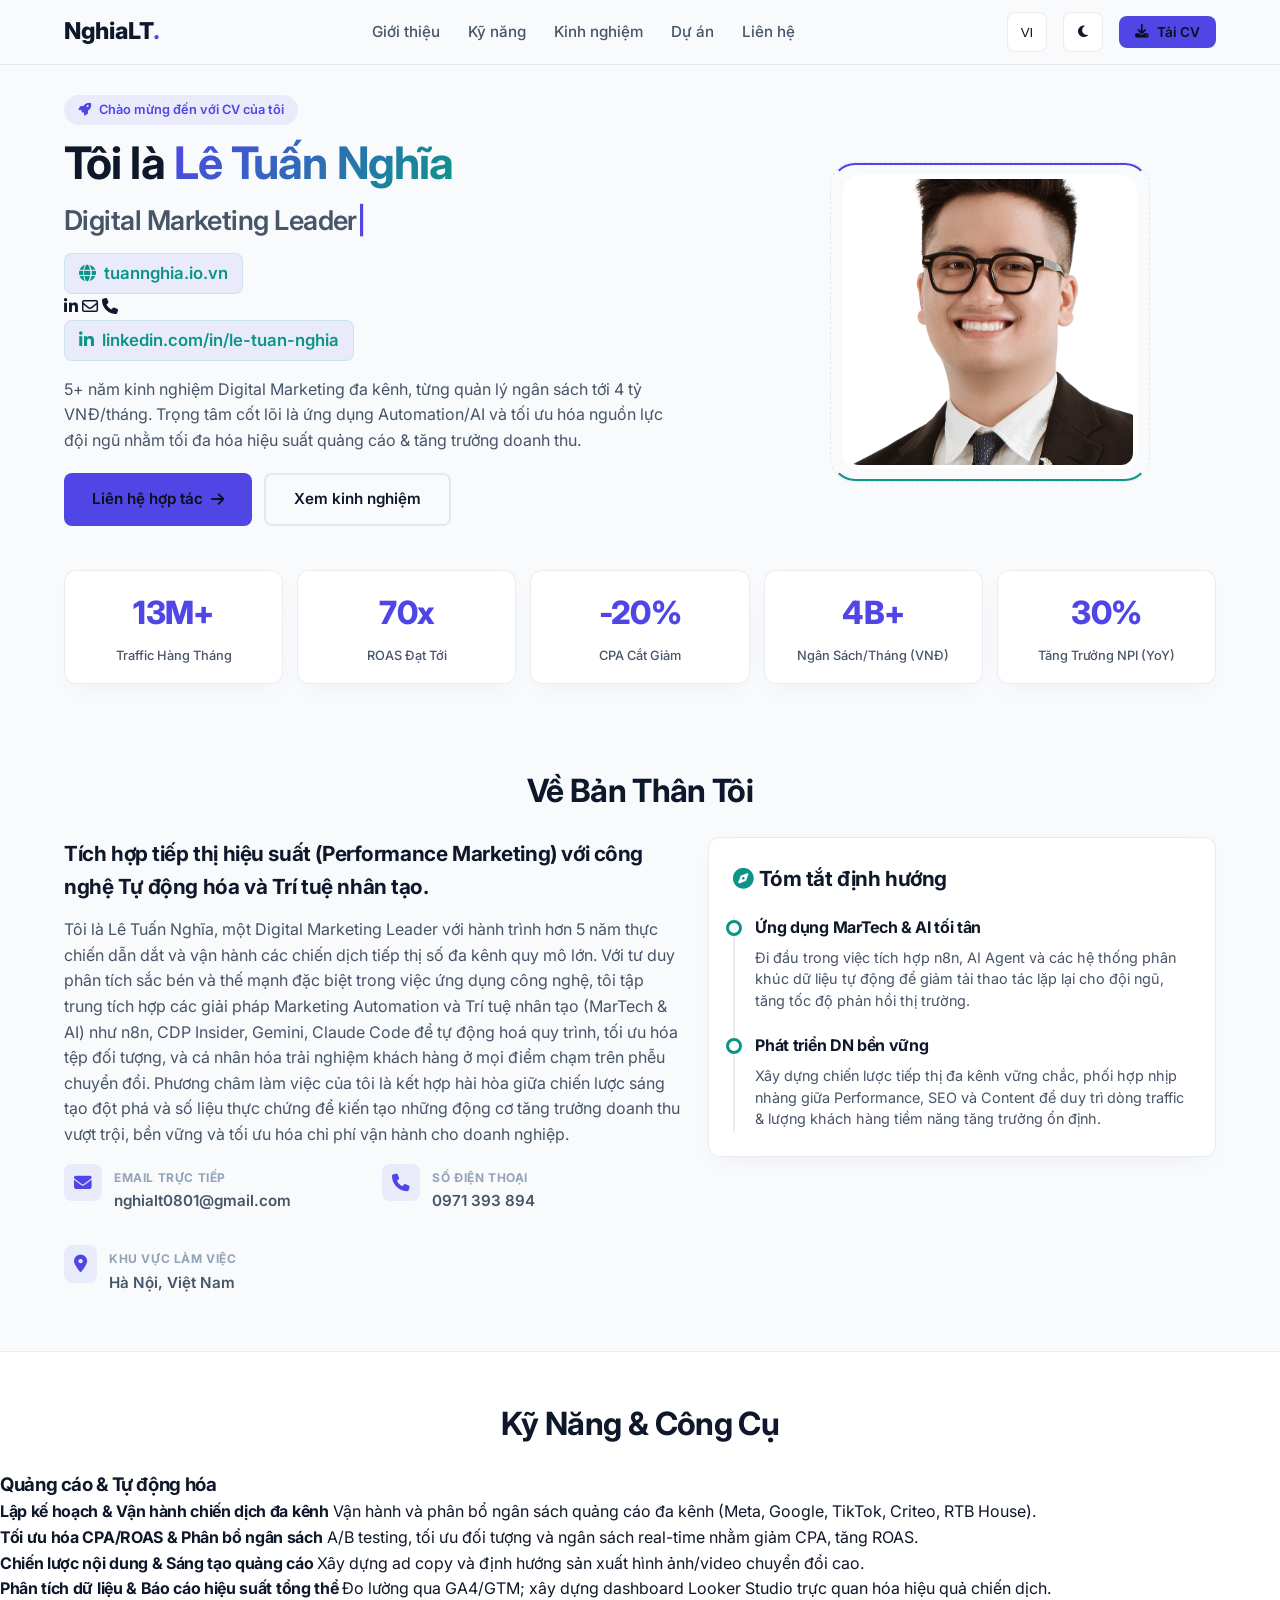
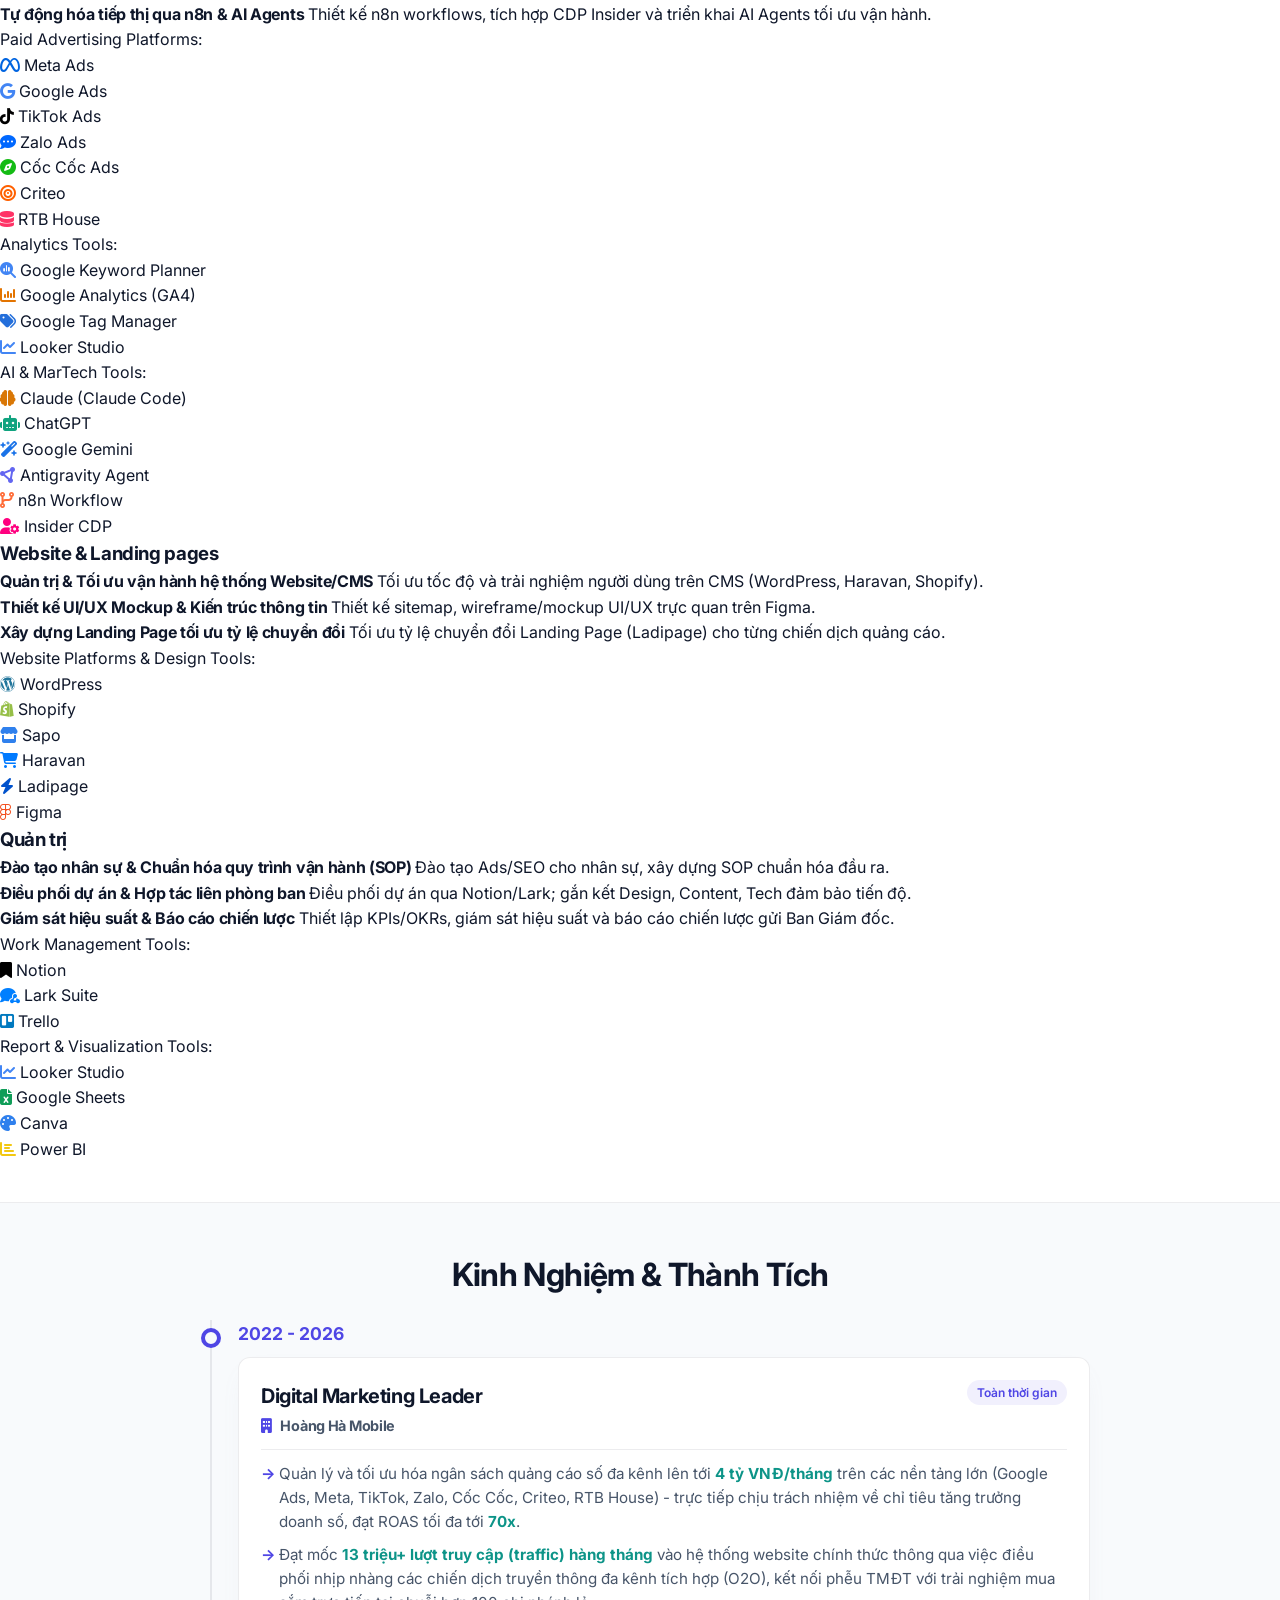
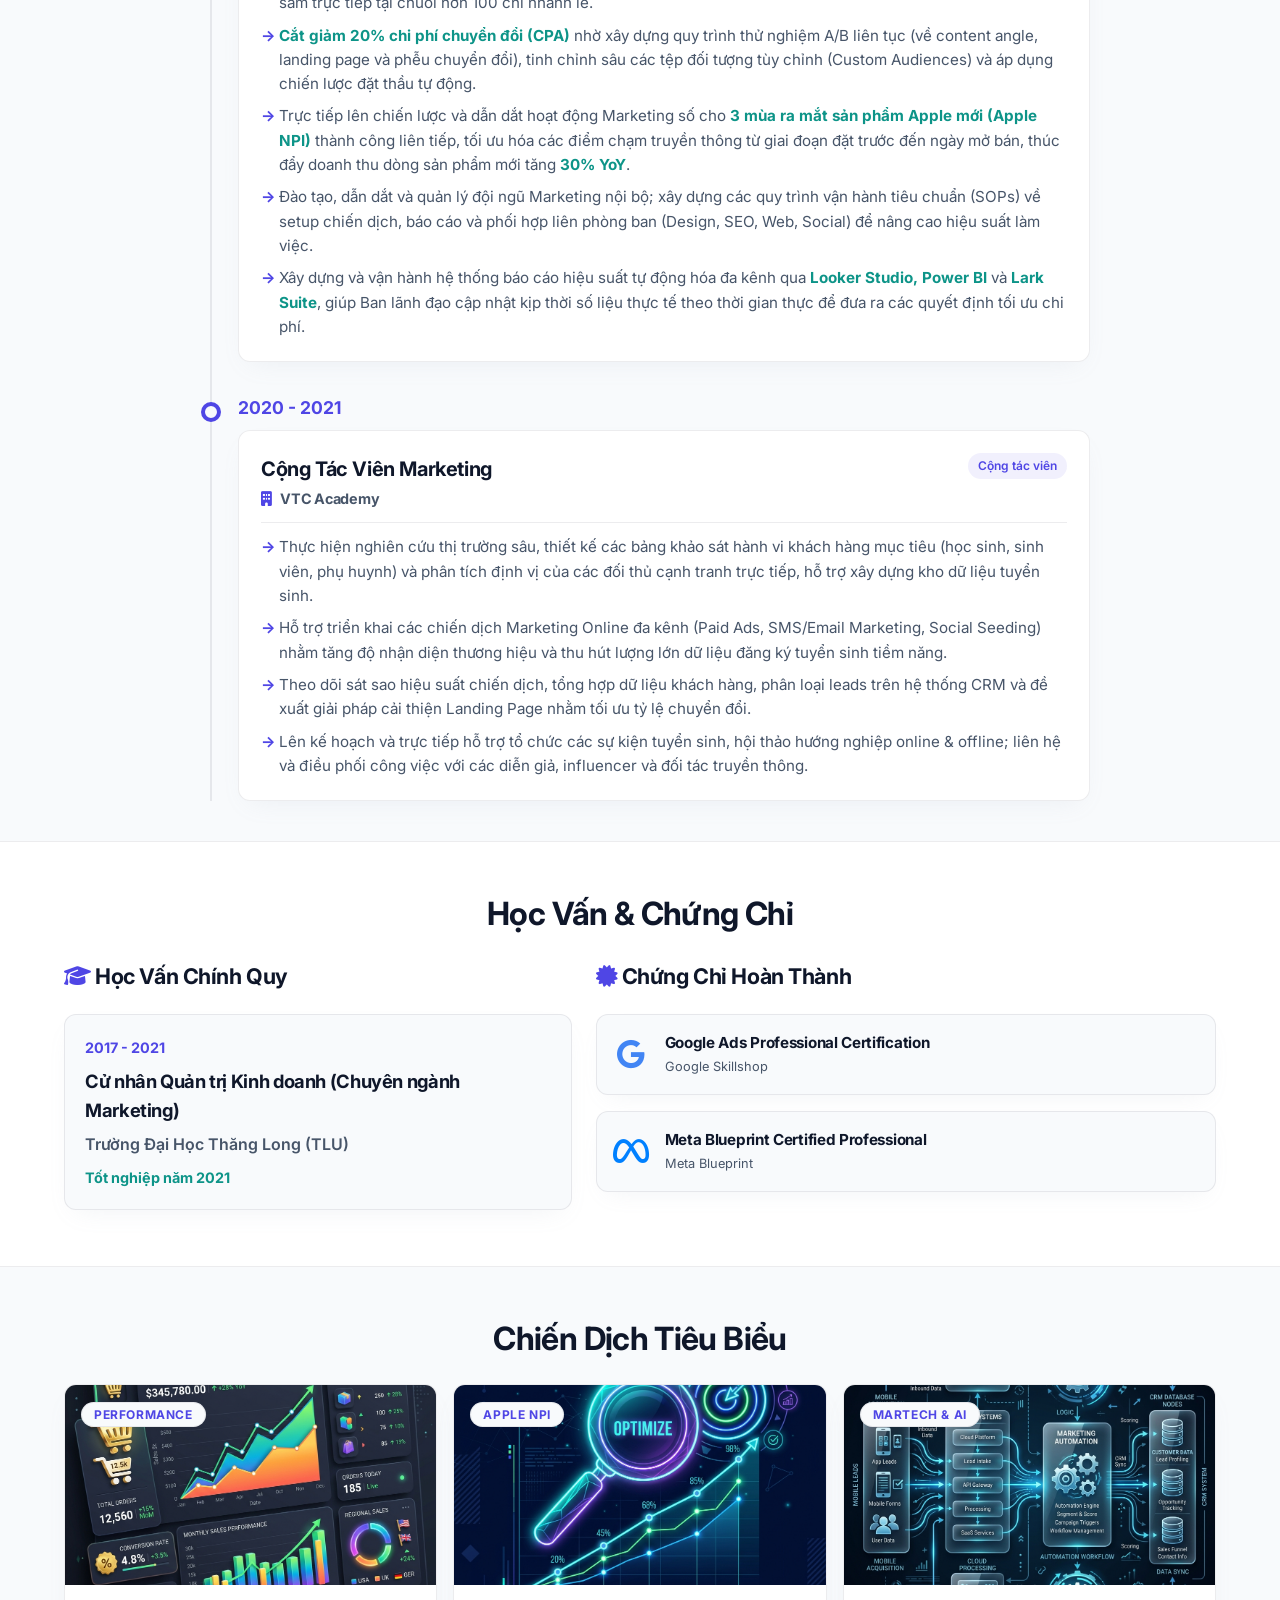
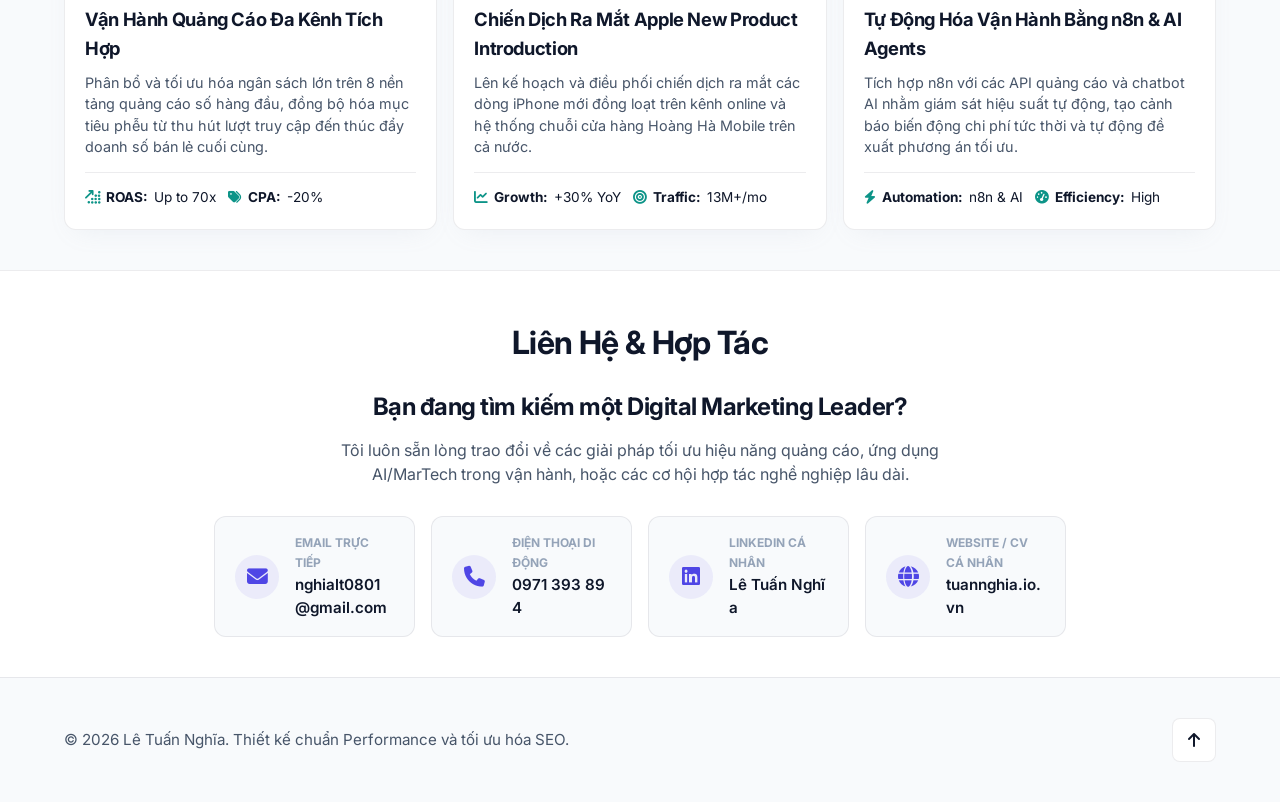
==== commit fe57aa7f: "Add files via upload" ====
--- a/CV/index.html
+++ b/CV/index.html
@@ -11,7 +11,7 @@
     <!-- FontAwesome Icons -->
     <link rel="stylesheet" href="https://cdnjs.cloudflare.com/ajax/libs/font-awesome/6.4.0/css/all.min.css">
     <!-- Custom CSS -->
-    <link rel="stylesheet" href="css/style.css">
+    <link rel="stylesheet" href="css/style.css?v=2.0">
 </head>
 <body>
     <!-- Navbar -->
@@ -90,6 +90,14 @@
                         <a href="https://tuannghia.io.vn" target="_blank" class="hero-website-link">
                             <i class="fa-solid fa-globe"></i> <span>tuannghia.io.vn</span>
                         </a>
+                        <div class="hero-social-links">
+                            <a href="https://www.linkedin.com/in/l%C3%AA-tu%E1%BA%A5n-ngh%C4%A9a-21012b215/" target="_blank" aria-label="LinkedIn" class="hero-social-icon"><i class="fa-brands fa-linkedin-in"></i></a>
+                            <a href="mailto:nghialt0801@gmail.com?subject=Cooperation%20Request%20-%20Le%20Tuan%20Nghia%20Digital%20Marketing%20Leader&body=Hi%20Nghia,%0D%0A%0D%0AI%20visited%20your%20CV%20and%20would%20like%20to%20connect%20with%20you%20regarding%20a%20potential%20collaboration.%0D%0A%0D%0ABest%20regards," aria-label="Email" class="hero-social-icon"><i class="fa-regular fa-envelope"></i></a>
+                            <a href="tel:0971393894" aria-label="Phone" class="hero-social-icon"><i class="fa-solid fa-phone"></i></a>
+                        </div>
+                        <a href="https://www.linkedin.com/in/l%C3%AA-tu%E1%BA%A5n-ngh%C4%A9a-21012b215/" target="_blank" class="hero-website-link print-only">
+                            <i class="fa-brands fa-linkedin-in"></i> <span>linkedin.com/in/le-tuan-nghia</span>
+                        </a>
                     </div>
                     
                     <p class="hero-desc lang-vi">
@@ -111,12 +119,7 @@
                         </a>
                     </div>
 
-                    <div class="social-links">
-                        <a href="https://www.linkedin.com/in/l%C3%AA-tu%E1%BA%A5n-ngh%C4%A9a-21012b215/" target="_blank" aria-label="LinkedIn"><i class="fa-brands fa-linkedin-in"></i></a>
-                        <a href="mailto:nghialt0801@gmail.com?subject=Cooperation%20Request%20-%20Le%20Tuan%20Nghia%20Digital%20Marketing%20Leader&body=Hi%20Nghia,%0D%0A%0D%0AI%20visited%20your%20CV%20and%20would%20like%20to%20connect%20with%20you%20regarding%20a%20potential%20collaboration.%0D%0A%0D%0ABest%20regards," aria-label="Email"><i class="fa-regular fa-envelope"></i></a>
-                        <a href="tel:0971393894" aria-label="Phone"><i class="fa-solid fa-phone"></i></a>
-                        <a href="https://github.com" target="_blank" aria-label="Github"><i class="fa-brands fa-github"></i></a>
-                    </div>
+
                 </div>
                 
                 <div class="hero-visual animate-right">
@@ -161,12 +164,10 @@
         <!-- About Section -->
         <section id="about" class="about-section scroll-reveal">
             <div class="section-header">
-                <span class="section-subtitle" data-en="Introduction" data-vi="Giới thiệu sơ lược">Giới thiệu sơ lược</span>
                 <h2 class="section-title">
-                    <span class="lang-vi">Về Bản Thân tôi</span>
+                    <span class="lang-vi">Về Bản Thân Tôi</span>
                     <span class="lang-en">About Me</span>
                 </h2>
-                <div class="divider"></div>
             </div>
 
             <div class="grid-container about-grid">
@@ -178,10 +179,10 @@
                         Integrating Performance Marketing with Automation and Artificial Intelligence.
                     </h3>
                     <p class="lang-vi">
-                        Tôi là Lê Tuấn Nghĩa, một Digital Marketing Leader với hành trình hơn 5 năm thực chiến xây dựng, vận hành và quản trị các chiến dịch Marketing đa kênh. Điểm khác biệt cốt lõi của tôi nằm ở khả năng ứng dụng các công cụ Automation và AI (như Insider, n8n, Gemini, Claude Code) vào phễu tiếp thị số nhằm tinh giản nguồn lực và nâng cao chất lượng chuyển đổi. Tôi luôn hướng đến mục tiêu đồng hành cùng các doanh nghiệp xây dựng những động cơ tăng trưởng mạnh mẽ, bền vững và tối ưu chi phí.
+                        Tôi là Lê Tuấn Nghĩa, một Digital Marketing Leader với hành trình hơn 5 năm thực chiến dẫn dắt và vận hành các chiến dịch tiếp thị số đa kênh quy mô lớn. Với tư duy phân tích sắc bén và thế mạnh đặc biệt trong việc ứng dụng công nghệ, tôi tập trung tích hợp các giải pháp Marketing Automation và Trí tuệ nhân tạo (MarTech & AI) như n8n, CDP Insider, Gemini, Claude Code để tự động hoá quy trình, tối ưu hóa tệp đối tượng, và cá nhân hóa trải nghiệm khách hàng ở mọi điểm chạm trên phễu chuyển đổi. Phương châm làm việc của tôi là kết hợp hài hòa giữa chiến lược sáng tạo đột phá và số liệu thực chứng để kiến tạo những động cơ tăng trưởng doanh thu vượt trội, bền vững và tối ưu hóa chi phí vận hành cho doanh nghiệp.
                     </p>
                     <p class="lang-en">
-                        I am Le Tuan Nghia, a Digital Marketing Leader with over 5 years of hands-on experience building, executing, and managing multi-channel campaigns. My core differentiator lies in applying Automation and AI solutions (such as Insider, n8n, Gemini, Claude Code) to digital marketing funnels to streamline resources and elevate conversion quality. I aim to partner with enterprises to develop robust, sustainable, and cost-efficient growth engines.
+                        I am Le Tuan Nghia, a Digital Marketing Leader with over 5 years of hands-on experience leading and executing high-impact, multi-channel digital marketing campaigns. With a strong analytical mindset and a technical edge, I specialize in integrating MarTech and Marketing Automation platforms (such as n8n workflows, Insider CDP, Gemini, Claude Code) to automate operational tasks, refine audience segmentation, and personalize customer experiences at scale. My philosophy balances creative strategy with rigorous data analysis to build sustainable, high-performing growth engines that maximize customer acquisition value while systematically reducing marketing overhead.
                     </p>
                     
                     <div class="info-grid">
@@ -211,15 +212,6 @@
                                 <span class="info-title lang-vi">Khu vực làm việc</span>
                                 <span class="info-title lang-en">Location</span>
                                 <p class="info-value">Hà Nội, Việt Nam</p>
-                            </div>
-                        </div>
-                        <div class="info-item">
-                            <i class="fa-solid fa-briefcase info-icon"></i>
-                            <div>
-                                <span class="info-title lang-vi">Trạng thái</span>
-                                <span class="info-title lang-en">Availability</span>
-                                <p class="info-value lang-vi">Sẵn sàng đồng hành cùng DN</p>
-                                <p class="info-value lang-en">Ready for Leader roles</p>
                             </div>
                         </div>
                     </div>
@@ -256,92 +248,175 @@
         <!-- Skills Section -->
         <section id="skills" class="skills-section scroll-reveal">
             <div class="section-header">
-                <span class="section-subtitle" data-en="Competencies" data-vi="Kỹ năng & Công cụ">Kỹ năng & Công cụ</span>
                 <h2 class="section-title">
-                    <span class="lang-vi">Năng Lực & Hệ Sinh Thái</span>
-                    <span class="lang-en">Skills & Toolkit</span>
+                    <span class="lang-vi">Kỹ Năng & Công Cụ</span>
+                    <span class="lang-en">Skills & Tools</span>
                 </h2>
-                <div class="divider"></div>
-            </div>
-
-            <div class="grid-container skills-grid">
-                <!-- Skill Category 1 -->
-                <div class="skill-category-card">
-                    <div class="category-header">
-                        <div class="category-icon-wrapper"><i class="fa-solid fa-bullhorn"></i></div>
-                        <div>
-                            <h3 class="lang-vi">Kênh Quảng Cáo (Paid Ads)</h3>
-                            <h3 class="lang-en">Paid Ad Channels</h3>
-                        </div>
-                    </div>
-                    <div class="skill-badges-container">
-                        <div class="skill-badge"><i class="fa-brands fa-google"></i> Google Ads</div>
-                        <div class="skill-badge"><i class="fa-brands fa-meta"></i> Meta (Facebook) Ads</div>
-                        <div class="skill-badge"><i class="fa-brands fa-tiktok"></i> TikTok Ads</div>
-                        <div class="skill-badge"><i class="fa-solid fa-message"></i> Zalo Ads</div>
-                        <div class="skill-badge"><i class="fa-solid fa-compass"></i> Cốc Cốc Ads</div>
-                        <div class="skill-badge"><i class="fa-solid fa-chart-column"></i> Criteo</div>
-                        <div class="skill-badge"><i class="fa-solid fa-server"></i> RTB House</div>
-                        <div class="skill-badge"><i class="fa-solid fa-envelope-open-text"></i> Email Marketing</div>
-                        <div class="skill-badge"><i class="fa-solid fa-share-nodes"></i> Affiliate Marketing</div>
-                    </div>
-                </div>
-
-                <!-- Skill Category 2 -->
-                <div class="skill-category-card">
-                    <div class="category-header">
-                        <div class="category-icon-wrapper"><i class="fa-solid fa-chart-pie"></i></div>
-                        <div>
-                            <h3 class="lang-vi">Phân Tích Dữ Liệu</h3>
-                            <h3 class="lang-en">Data & Analytics</h3>
-                        </div>
-                    </div>
-                    <div class="skill-badges-container">
-                        <div class="skill-badge"><i class="fa-solid fa-chart-line"></i> Google Analytics 4 (GA4)</div>
-                        <div class="skill-badge"><i class="fa-solid fa-tags"></i> Google Tag Manager (GTM)</div>
-                        <div class="skill-badge"><i class="fa-brands fa-meta"></i> Meta Ads Manager</div>
-                        <div class="skill-badge"><i class="fa-solid fa-chart-column"></i> Looker Studio</div>
-                        <div class="skill-badge"><i class="fa-solid fa-chart-bar"></i> Power BI</div>
-                        <div class="skill-badge"><i class="fa-solid fa-network-wired"></i> Lark Suite</div>
-                        <div class="skill-badge"><i class="fa-solid fa-file-excel"></i> Google Sheets / Excel</div>
-                    </div>
-                </div>
-
-                <!-- Skill Category 3 -->
-                <div class="skill-category-card">
-                    <div class="category-header">
-                        <div class="category-icon-wrapper"><i class="fa-solid fa-robot"></i></div>
-                        <div>
-                            <h3 class="lang-vi">Tự Động Hóa & Trí Tuệ Nhân Tạo</h3>
-                            <h3 class="lang-en">Automation & AI</h3>
-                        </div>
-                    </div>
-                    <div class="skill-badges-container">
-                        <div class="skill-badge"><i class="fa-solid fa-user-gear"></i> Insider (CDP/Personalization)</div>
-                        <div class="skill-badge"><i class="fa-solid fa-code-branch"></i> n8n (Workflow Automation)</div>
-                        <div class="skill-badge"><i class="fa-solid fa-wand-magic-sparkles"></i> ChatGPT</div>
-                        <div class="skill-badge"><i class="fa-solid fa-robot"></i> Google Gemini</div>
-                        <div class="skill-badge"><i class="fa-solid fa-brain"></i> Claude Code</div>
-                        <div class="skill-badge"><i class="fa-solid fa-circle-nodes"></i> Antigravity Agent</div>
-                    </div>
-                </div>
-
-                <!-- Skill Category 4 -->
-                <div class="skill-category-card">
-                    <div class="category-header">
-                        <div class="category-icon-wrapper"><i class="fa-solid fa-chess"></i></div>
-                        <div>
-                            <h3 class="lang-vi">Quản Lý & Lãnh Đạo</h3>
-                            <h3 class="lang-en">Management & Leadership</h3>
-                        </div>
-                    </div>
-                    <div class="skill-badges-container">
-                        <div class="skill-badge"><i class="fa-solid fa-users"></i> Quản lý & dẫn dắt Team</div>
-                        <div class="skill-badge"><i class="fa-solid fa-chalkboard-user"></i> Đào tạo nhân sự</div>
-                        <div class="skill-badge"><i class="fa-solid fa-chess"></i> Lập kế hoạch chiến lược</div>
-                        <div class="skill-badge"><i class="fa-solid fa-bullhorn"></i> Quản lý chiến dịch tích hợp</div>
-                        <div class="skill-badge"><i class="fa-solid fa-handshake"></i> Phối hợp đa phòng ban</div>
-                        <div class="skill-badge"><i class="fa-solid fa-wallet"></i> Quản lý ngân sách lớn</div>
+            </div>
+ 
+            <div class="skills-container">
+                <!-- Nhóm 1: Advertising & Automation -->
+                <div class="skill-group">
+                    <h3 class="skill-group-title">
+                        <span class="lang-vi">Quảng cáo & Tự động hóa</span>
+                        <span class="lang-en">Advertising & Automation</span>
+                    </h3>
+                    <div class="skill-desc-grid">
+                        <div class="skill-desc-card">
+                            <h4 class="lang-vi">Lập kế hoạch & Vận hành chiến dịch đa kênh</h4>
+                            <h4 class="lang-en">Multi-Channel Campaign Strategy & Execution</h4>
+                            <p class="lang-vi">Vận hành và phân bổ ngân sách quảng cáo đa kênh (Meta, Google, TikTok, Criteo, RTB House).</p>
+                            <p class="lang-en">Managing multi-channel ad budgets across Meta, Google, TikTok, Criteo, RTB House.</p>
+                        </div>
+                        <div class="skill-desc-card">
+                            <h4 class="lang-vi">Tối ưu hóa CPA/ROAS & Phân bổ ngân sách</h4>
+                            <h4 class="lang-en">CPA/ROAS Optimization & Budget Control</h4>
+                            <p class="lang-vi">A/B testing, tối ưu đối tượng và ngân sách real-time nhằm giảm CPA, tăng ROAS.</p>
+                            <p class="lang-en">A/B testing, audience optimization, and real-time budget tuning to reduce CPA and boost ROAS.</p>
+                        </div>
+                        <div class="skill-desc-card">
+                            <h4 class="lang-vi">Chiến lược nội dung & Sáng tạo quảng cáo</h4>
+                            <h4 class="lang-en">Ad Content & Creative Strategy</h4>
+                            <p class="lang-vi">Xây dựng ad copy và định hướng sản xuất hình ảnh/video chuyển đổi cao.</p>
+                            <p class="lang-en">Crafting ad copy and directing high-conversion visual/video production.</p>
+                        </div>
+                        <div class="skill-desc-card">
+                            <h4 class="lang-vi">Phân tích dữ liệu & Báo cáo hiệu suất tổng thể</h4>
+                            <h4 class="lang-en">Data Analytics & Comprehensive Reporting</h4>
+                            <p class="lang-vi">Đo lường qua GA4/GTM; xây dựng dashboard Looker Studio trực quan hóa hiệu quả chiến dịch.</p>
+                            <p class="lang-en">Tracking via GA4/GTM; building Looker Studio dashboards for campaign ROI.</p>
+                        </div>
+                        <div class="skill-desc-card span-2">
+                            <h4 class="lang-vi">Tự động hóa tiếp thị qua n8n & AI Agents</h4>
+                            <h4 class="lang-en">Marketing Automation via n8n & AI Agents</h4>
+                            <p class="lang-vi">Thiết kế n8n workflows, tích hợp CDP Insider và triển khai AI Agents tối ưu vận hành.</p>
+                            <p class="lang-en">Building n8n workflows, integrating Insider CDP, deploying AI agents for operations.</p>
+                        </div>
+                    </div>
+
+                    <div class="tools-container">
+                        <div class="tool-group">
+                            <span class="tool-group-label">Paid Advertising Platforms:</span>
+                            <div class="tool-badges">
+                                <div class="tool-badge"><i class="fa-brands fa-meta" style="color: #0064e0;"></i> <span>Meta Ads</span></div>
+                                <div class="tool-badge"><i class="fa-brands fa-google" style="color: #4285f4;"></i> <span>Google Ads</span></div>
+                                <div class="tool-badge"><i class="fa-brands fa-tiktok" style="color: #000000;"></i> <span>TikTok Ads</span></div>
+                                <div class="tool-badge"><i class="fa-solid fa-comment-dots" style="color: #0068ff;"></i> <span>Zalo Ads</span></div>
+                                <div class="tool-badge"><i class="fa-solid fa-compass" style="color: #14bb14;"></i> <span>Cốc Cốc Ads</span></div>
+                                <div class="tool-badge"><i class="fa-solid fa-bullseye" style="color: #ff6000;"></i> <span>Criteo</span></div>
+                                <div class="tool-badge"><i class="fa-solid fa-database" style="color: #ff3366;"></i> <span>RTB House</span></div>
+                            </div>
+                        </div>
+                        <div class="tool-group">
+                            <span class="tool-group-label">Analytics Tools:</span>
+                            <div class="tool-badges">
+                                <div class="tool-badge"><i class="fa-solid fa-magnifying-glass-chart" style="color: #4285f4;"></i> <span>Google Keyword Planner</span></div>
+                                <div class="tool-badge"><i class="fa-solid fa-chart-column" style="color: #e37400;"></i> <span>Google Analytics (GA4)</span></div>
+                                <div class="tool-badge"><i class="fa-solid fa-tags" style="color: #246fdb;"></i> <span>Google Tag Manager</span></div>
+                                <div class="tool-badge"><i class="fa-solid fa-chart-line" style="color: #4285f4;"></i> <span>Looker Studio</span></div>
+                            </div>
+                        </div>
+                        <div class="tool-group">
+                            <span class="tool-group-label">AI & MarTech Tools:</span>
+                            <div class="tool-badges">
+                                <div class="tool-badge"><i class="fa-solid fa-brain" style="color: #d97706;"></i> <span>Claude (Claude Code)</span></div>
+                                <div class="tool-badge"><i class="fa-solid fa-robot" style="color: #10a37f;"></i> <span>ChatGPT</span></div>
+                                <div class="tool-badge"><i class="fa-solid fa-wand-magic-sparkles" style="color: #1a73e8;"></i> <span>Google Gemini</span></div>
+                                <div class="tool-badge"><i class="fa-solid fa-circle-nodes" style="color: #6366f1;"></i> <span>Antigravity Agent</span></div>
+                                <div class="tool-badge"><i class="fa-solid fa-code-branch" style="color: #ff6c37;"></i> <span>n8n Workflow</span></div>
+                                <div class="tool-badge"><i class="fa-solid fa-user-gear" style="color: #ff007f;"></i> <span>Insider CDP</span></div>
+                            </div>
+                        </div>
+                    </div>
+                </div>
+
+                <!-- Nhóm 2: Website & Landing pages -->
+                <div class="skill-group">
+                    <h3 class="skill-group-title">
+                        <span class="lang-vi">Website & Landing pages</span>
+                        <span class="lang-en">Website & Landing pages</span>
+                    </h3>
+                    <div class="skill-desc-grid">
+                        <div class="skill-desc-card">
+                            <h4 class="lang-vi">Quản trị & Tối ưu vận hành hệ thống Website/CMS</h4>
+                            <h4 class="lang-en">CMS Operations & System Administration</h4>
+                            <p class="lang-vi">Tối ưu tốc độ và trải nghiệm người dùng trên CMS (WordPress, Haravan, Shopify).</p>
+                            <p class="lang-en">Optimizing speed and UX across CMS platforms (WordPress, Shopify, Haravan, Sapo).</p>
+                        </div>
+                        <div class="skill-desc-card">
+                            <h4 class="lang-vi">Thiết kế UI/UX Mockup & Kiến trúc thông tin</h4>
+                            <h4 class="lang-en">UI/UX Mockup & Site Architecture Design</h4>
+                            <p class="lang-vi">Thiết kế sitemap, wireframe/mockup UI/UX trực quan trên Figma.</p>
+                            <p class="lang-en">Designing sitemaps and UI/UX wireframes/mockups in Figma.</p>
+                        </div>
+                        <div class="skill-desc-card">
+                            <h4 class="lang-vi">Xây dựng Landing Page tối ưu tỷ lệ chuyển đổi</h4>
+                            <h4 class="lang-en">Conversion-Optimized Landing Page Development</h4>
+                            <p class="lang-vi">Tối ưu tỷ lệ chuyển đổi Landing Page (Ladipage) cho từng chiến dịch quảng cáo.</p>
+                            <p class="lang-en">Optimizing high-conversion Landing Pages (Ladipage) per ad campaign.</p>
+                        </div>
+                    </div>
+
+                    <div class="tools-container">
+                        <div class="tool-group">
+                            <span class="tool-group-label">Website Platforms & Design Tools:</span>
+                            <div class="tool-badges">
+                                <div class="tool-badge"><i class="fa-brands fa-wordpress" style="color: #21759b;"></i> <span>WordPress</span></div>
+                                <div class="tool-badge"><i class="fa-brands fa-shopify" style="color: #96bf48;"></i> <span>Shopify</span></div>
+                                <div class="tool-badge"><i class="fa-solid fa-store" style="color: #2f80ed;"></i> <span>Sapo</span></div>
+                                <div class="tool-badge"><i class="fa-solid fa-cart-shopping" style="color: #007aff;"></i> <span>Haravan</span></div>
+                                <div class="tool-badge"><i class="fa-solid fa-bolt" style="color: #0052cc;"></i> <span>Ladipage</span></div>
+                                <div class="tool-badge"><i class="fa-brands fa-figma" style="color: #f24e1e;"></i> <span>Figma</span></div>
+                            </div>
+                        </div>
+                    </div>
+                </div>
+
+                <!-- Nhóm 3: Quản trị (Management) -->
+                <div class="skill-group">
+                    <h3 class="skill-group-title">
+                        <span class="lang-vi">Quản trị</span>
+                        <span class="lang-en">Management</span>
+                    </h3>
+                    <div class="skill-desc-grid">
+                        <div class="skill-desc-card">
+                            <h4 class="lang-vi">Đào tạo nhân sự & Chuẩn hóa quy trình vận hành (SOP)</h4>
+                            <h4 class="lang-en">Team Training & SOP Standardization</h4>
+                            <p class="lang-vi">Đào tạo Ads/SEO cho nhân sự, xây dựng SOP chuẩn hóa đầu ra.</p>
+                            <p class="lang-en">Training staff on Ads/SEO; building SOPs to standardize output quality.</p>
+                        </div>
+                        <div class="skill-desc-card">
+                            <h4 class="lang-vi">Điều phối dự án & Hợp tác liên phòng ban</h4>
+                            <h4 class="lang-en">Cross-Functional Coordination & Project Management</h4>
+                            <p class="lang-vi">Điều phối dự án qua Notion/Lark; gắn kết Design, Content, Tech đảm bảo tiến độ.</p>
+                            <p class="lang-en">Coordinating projects via Notion/Lark across Design, Content, and Tech teams.</p>
+                        </div>
+                        <div class="skill-desc-card">
+                            <h4 class="lang-vi">Giám sát hiệu suất & Báo cáo chiến lược</h4>
+                            <h4 class="lang-en">Performance Supervision & Strategic Reporting</h4>
+                            <p class="lang-vi">Thiết lập KPIs/OKRs, giám sát hiệu suất và báo cáo chiến lược gửi Ban Giám đốc.</p>
+                            <p class="lang-en">Setting KPIs/OKRs, monitoring performance, and reporting strategic insights to executives.</p>
+                        </div>
+                    </div>
+
+                    <div class="tools-container">
+                        <div class="tool-group">
+                            <span class="tool-group-label">Work Management Tools:</span>
+                            <div class="tool-badges">
+                                <div class="tool-badge"><i class="fa-solid fa-bookmark" style="color: #000000;"></i> <span>Notion</span></div>
+                                <div class="tool-badge"><i class="fa-solid fa-comment-nodes" style="color: #007fff;"></i> <span>Lark Suite</span></div>
+                                <div class="tool-badge"><i class="fa-brands fa-trello" style="color: #0079bf;"></i> <span>Trello</span></div>
+                            </div>
+                        </div>
+                        <div class="tool-group">
+                            <span class="tool-group-label">Report & Visualization Tools:</span>
+                            <div class="tool-badges">
+                                <div class="tool-badge"><i class="fa-solid fa-chart-line" style="color: #4285f4;"></i> <span>Looker Studio</span></div>
+                                <div class="tool-badge"><i class="fa-solid fa-file-excel" style="color: #0f9d58;"></i> <span>Google Sheets</span></div>
+                                <div class="tool-badge"><i class="fa-solid fa-palette" style="color: #2f80ed;"></i> <span>Canva</span></div>
+                                <div class="tool-badge"><i class="fa-solid fa-chart-bar" style="color: #f2c811;"></i> <span>Power BI</span></div>
+                            </div>
+                        </div>
                     </div>
                 </div>
             </div>
@@ -350,12 +425,10 @@
         <!-- Experience Timeline Section -->
         <section id="experience" class="experience-section scroll-reveal">
             <div class="section-header">
-                <span class="section-subtitle" data-en="Career Path" data-vi="Hành trình sự nghiệp">Hành trình sự nghiệp</span>
                 <h2 class="section-title">
                     <span class="lang-vi">Kinh Nghiệm & Thành Tích</span>
                     <span class="lang-en">Experience & Achievements</span>
                 </h2>
-                <div class="divider"></div>
             </div>
 
             <div class="timeline">
@@ -374,26 +447,23 @@
                             <span class="job-badge lang-en">Full-time</span>
                         </div>
                         <ul class="job-details">
-                            <li class="lang-vi">Quản lý và tối ưu ngân sách quảng cáo lên tới <strong>4 tỷ VNĐ/tháng</strong> trên các kênh Google Ads, Meta, TikTok, Criteo, RTB House, Zalo và Cốc Cốc — đạt tỷ suất ROAS tối đa tới <strong>70x</strong>.</li>
-                            <li class="lang-en">Managed and optimized ad budgets up to <strong>4B VND/month</strong> across Google, Meta, TikTok, Criteo, RTB House, Zalo, and Coc Coc Ads — achieving peak ROAS up to <strong>70x</strong>.</li>
+                            <li class="lang-vi">Quản lý và tối ưu hóa ngân sách quảng cáo số đa kênh lên tới <strong>4 tỷ VNĐ/tháng</strong> trên các nền tảng lớn (Google Ads, Meta, TikTok, Zalo, Cốc Cốc, Criteo, RTB House) - trực tiếp chịu trách nhiệm về chỉ tiêu tăng trưởng doanh số, đạt ROAS tối đa tới <strong>70x</strong>.</li>
+                            <li class="lang-en">Managed and optimized multi-channel digital advertising budgets up to <strong>4B VND/month</strong> across major platforms (Google, Meta, TikTok, Zalo, Cốc Cốc, Criteo, RTB House), directly responsible for sales growth and achieving peak ROAS up to <strong>70x</strong>.</li>
                             
-                            <li class="lang-vi">Đạt mốc <strong>13 triệu+ lượt traffic/tháng</strong> thông qua các chiến dịch tích hợp đồng bộ trên sàn TMĐT, website và chuỗi cửa hàng bán lẻ vật lý.</li>
-                            <li class="lang-en">Generated <strong>13M+ monthly traffic</strong> through integrated omni-channel campaigns across e-commerce, website, and retail stores.</li>
+                            <li class="lang-vi">Đạt mốc <strong>13 triệu+ lượt truy cập (traffic) hàng tháng</strong> vào hệ thống website chính thức thông qua việc điều phối nhịp nhàng các chiến dịch truyền thông đa kênh tích hợp (O2O), kết nối phễu TMĐT với trải nghiệm mua sắm trực tiếp tại chuỗi hơn 100 chi nhánh lẻ.</li>
+                            <li class="lang-en">Generated and sustained over <strong>13M+ monthly website traffic</strong> by coordinating integrated Online-to-Offline (O2O) campaigns, bridging the e-commerce funnel with the retail shopping experience across 100+ physical stores.</li>
                             
-                            <li class="lang-vi"><strong>Giảm CPA 20%</strong> nhờ liên tục thử nghiệm A/B, tinh chỉnh phân khúc đối tượng và phân bổ lại ngân sách dựa trên hiệu suất thời gian thực.</li>
-                            <li class="lang-en"><strong>Reduced CPA by 20%</strong> through persistent A/B testing, audience refinement, and real-time performance budget re-allocation.</li>
-
-                            <li class="lang-vi">Dẫn dắt <strong>3 mùa ra mắt sản phẩm Apple NPI</strong> thành công liên tiếp, đạt tăng trưởng doanh số ấn tượng lên tới <strong>30% YoY</strong>.</li>
-                            <li class="lang-en">Led <strong>3 consecutive successful Apple NPI launches</strong>, securing revenue growth of up to <strong>30% YoY</strong>.</li>
-
-                            <li class="lang-vi">Chủ động ứng dụng các giải pháp tự động hóa phễu tiếp thị (Insider, n8n) và các mô hình AI (Gemini, ChatGPT, Claude Code) vào tối ưu hóa năng suất và hiệu năng quảng cáo.</li>
-                            <li class="lang-en">Pioneered marketing automation tools (Insider, n8n) and AI models (Gemini, ChatGPT, Claude Code) to streamline workflow and improve ad performance.</li>
-
-                            <li class="lang-vi">Phối hợp chặt chẽ với các nhóm chức năng (Design, SEO, Trade, Social, Website) và quản lý đối tác Affiliate Marketing cũng như các bên agency ngoài.</li>
-                            <li class="lang-en">Coordinated closely with multi-functional teams (Design, SEO, Trade, Social, Website) and oversaw Affiliate Marketing partners and external agencies.</li>
-
-                            <li class="lang-vi">Thiết lập hệ thống báo cáo tuần/tháng tự động qua Looker Studio, Power BI và Lark Suite gửi trực tiếp tới Ban lãnh đạo.</li>
-                            <li class="lang-en">Developed automated weekly/monthly dashboards using Looker Studio, Power BI, and Lark Suite to report directly to Board of Directors.</li>
+                            <li class="lang-vi"><strong>Cắt giảm 20% chi phí chuyển đổi (CPA)</strong> nhờ xây dựng quy trình thử nghiệm A/B liên tục (về content angle, landing page và phễu chuyển đổi), tinh chỉnh sâu các tệp đối tượng tùy chỉnh (Custom Audiences) và áp dụng chiến lược đặt thầu tự động.</li>
+                            <li class="lang-en"><strong>Reduced Cost Per Acquisition (CPA) by 20%</strong> through the execution of continuous structured A/B testing (creatives, landing pages, and user flows) and advanced custom/lookalike audience segmentation.</li>
+
+                            <li class="lang-vi">Trực tiếp lên chiến lược và dẫn dắt hoạt động Marketing số cho <strong>3 mùa ra mắt sản phẩm Apple mới (Apple NPI)</strong> thành công liên tiếp, tối ưu hóa các điểm chạm truyền thông từ giai đoạn đặt trước đến ngày mở bán, thúc đẩy doanh thu dòng sản phẩm mới tăng <strong>30% YoY</strong>.</li>
+                            <li class="lang-en">Led the digital marketing strategy for <strong>3 consecutive Apple New Product Introduction (NPI)</strong> launches, optimizing full-funnel customer touchpoints and driving <strong>30% YoY</strong> revenue growth.</li>
+
+                            <li class="lang-vi">Đào tạo, dẫn dắt và quản lý đội ngũ Marketing nội bộ; xây dựng các quy trình vận hành tiêu chuẩn (SOPs) về setup chiến dịch, báo cáo và phối hợp liên phòng ban (Design, SEO, Web, Social) để nâng cao hiệu suất làm việc.</li>
+                            <li class="lang-en">Mentored, trained, and directed the internal digital marketing team; established standard operating procedures (SOPs) for campaign setups and tracking audits, and collaborated closely with cross-functional departments (Design, SEO, Trade, Social, Website) and external agencies.</li>
+
+                            <li class="lang-vi">Xây dựng và vận hành hệ thống báo cáo hiệu suất tự động hóa đa kênh qua <strong>Looker Studio, Power BI</strong> và <strong>Lark Suite</strong>, giúp Ban lãnh đạo cập nhật kịp thời số liệu thực tế theo thời gian thực để đưa ra các quyết định tối ưu chi phí.</li>
+                            <li class="lang-en">Developed and automated comprehensive multi-channel performance reporting dashboards using <strong>Looker Studio, Power BI</strong>, and <strong>Lark Suite</strong>, providing real-time data visibility to enable agile, data-driven decisions by executive stakeholders.</li>
                         </ul>
                     </div>
                 </div>
@@ -413,32 +483,29 @@
                             <span class="job-badge lang-en">Collaborator</span>
                         </div>
                         <ul class="job-details">
-                            <li class="lang-vi">Thực hiện nghiên cứu thị trường, khảo sát hành vi khách hàng mục tiêu và phân tích hoạt động của các đối thủ cạnh tranh chính.</li>
-                            <li class="lang-en">Conducted market research, target customer behavior surveys, and analyzed key competitor activities.</li>
+                            <li class="lang-vi">Thực hiện nghiên cứu thị trường sâu, thiết kế các bảng khảo sát hành vi khách hàng mục tiêu (học sinh, sinh viên, phụ huynh) và phân tích định vị của các đối thủ cạnh tranh trực tiếp, hỗ trợ xây dựng kho dữ liệu tuyển sinh.</li>
+                            <li class="lang-en">Conducted comprehensive market research, designed targeted customer behavior surveys (students, parents), and analyzed direct competitor positioning to build a baseline marketing intelligence repository for recruitment planning.</li>
                             
-                            <li class="lang-vi">Hỗ trợ triển khai các chiến dịch Marketing Online bao gồm: chạy quảng cáo sơ cấp, gửi SMS/Email Marketing, seeding nội dung và quản trị Fanpage.</li>
-                            <li class="lang-en">Assisted in executing online campaigns including: initial ad setup, SMS/Email marketing, community seeding, and fanpage management.</li>
+                            <li class="lang-vi">Hỗ trợ triển khai các chiến dịch Marketing Online đa kênh (Paid Ads, SMS/Email Marketing, Social Seeding) nhằm tăng độ nhận diện thương hiệu và thu hút lượng lớn dữ liệu đăng ký tuyển sinh tiềm năng.</li>
+                            <li class="lang-en">Assisted in executing online campaigns including initial ad setup, SMS/Email marketing, community seeding, and fanpage management to boost brand awareness and lead generation.</li>
                             
-                            <li class="lang-vi">Theo dõi sát sao hiệu suất chiến dịch, tổng hợp dữ liệu khách hàng, phân loại leads trên hệ thống CRM và đề xuất giải pháp cải thiện Landing Page.</li>
-                            <li class="lang-en">Tracked campaign metrics, compiled customer data, classified leads on CRM systems, and proposed landing page layout improvements.</li>
-
-                            <li class="lang-vi">Lên kế hoạch và trực tiếp hỗ trợ tổ chức các sự kiện tuyển sinh/hội thảo online & offline; liên hệ làm việc với influencer, diễn giả và đối tác truyền thông.</li>
+                            <li class="lang-vi">Theo dõi sát sao hiệu suất chiến dịch, tổng hợp dữ liệu khách hàng, phân loại leads trên hệ thống CRM và đề xuất giải pháp cải thiện Landing Page nhằm tối ưu tỷ lệ chuyển đổi.</li>
+                            <li class="lang-en">Tracked campaign metrics, compiled customer data, classified leads on CRM systems, and proposed landing page layout improvements to optimize conversion rates.</li>
+
+                            <li class="lang-vi">Lên kế hoạch và trực tiếp hỗ trợ tổ chức các sự kiện tuyển sinh, hội thảo hướng nghiệp online & offline; liên hệ và điều phối công việc với các diễn giả, influencer và đối tác truyền thông.</li>
                             <li class="lang-en">Planned and supported online & offline admission events/webinars; coordinated with influencers, speakers, and external media partners.</li>
                         </ul>
                     </div>
                 </div>
             </div>
         </section>
-
-        <!-- Education & Certifications -->
+<!-- Education & Certifications -->
         <section id="education" class="education-section scroll-reveal">
             <div class="section-header">
-                <span class="section-subtitle" data-en="Credentials" data-vi="Học vấn & Chứng chỉ">Học vấn & Chứng chỉ</span>
                 <h2 class="section-title">
                     <span class="lang-vi">Học Vấn & Chứng Chỉ</span>
                     <span class="lang-en">Education & Certifications</span>
                 </h2>
-                <div class="divider"></div>
             </div>
 
             <div class="grid-container education-grid">
@@ -485,12 +552,10 @@
         <!-- Projects Section -->
         <section id="projects" class="projects-section scroll-reveal">
             <div class="section-header">
-                <span class="section-subtitle" data-en="Case Studies" data-vi="Dự án thực chiến">Dự án thực chiến</span>
                 <h2 class="section-title">
                     <span class="lang-vi">Chiến Dịch Tiêu Biểu</span>
                     <span class="lang-en">Featured Campaigns</span>
                 </h2>
-                <div class="divider"></div>
             </div>
 
             <div class="grid-container projects-grid">
@@ -577,12 +642,10 @@
         <!-- Contact Section -->
         <section id="contact" class="contact-section scroll-reveal">
             <div class="section-header">
-                <span class="section-subtitle" data-en="Get in touch" data-vi="Kết nối với tôi">Kết nối với tôi</span>
                 <h2 class="section-title">
                     <span class="lang-vi">Liên Hệ & Hợp Tác</span>
                     <span class="lang-en">Contact Me</span>
                 </h2>
-                <div class="divider"></div>
             </div>
 
             <div class="grid-container contact-container">
